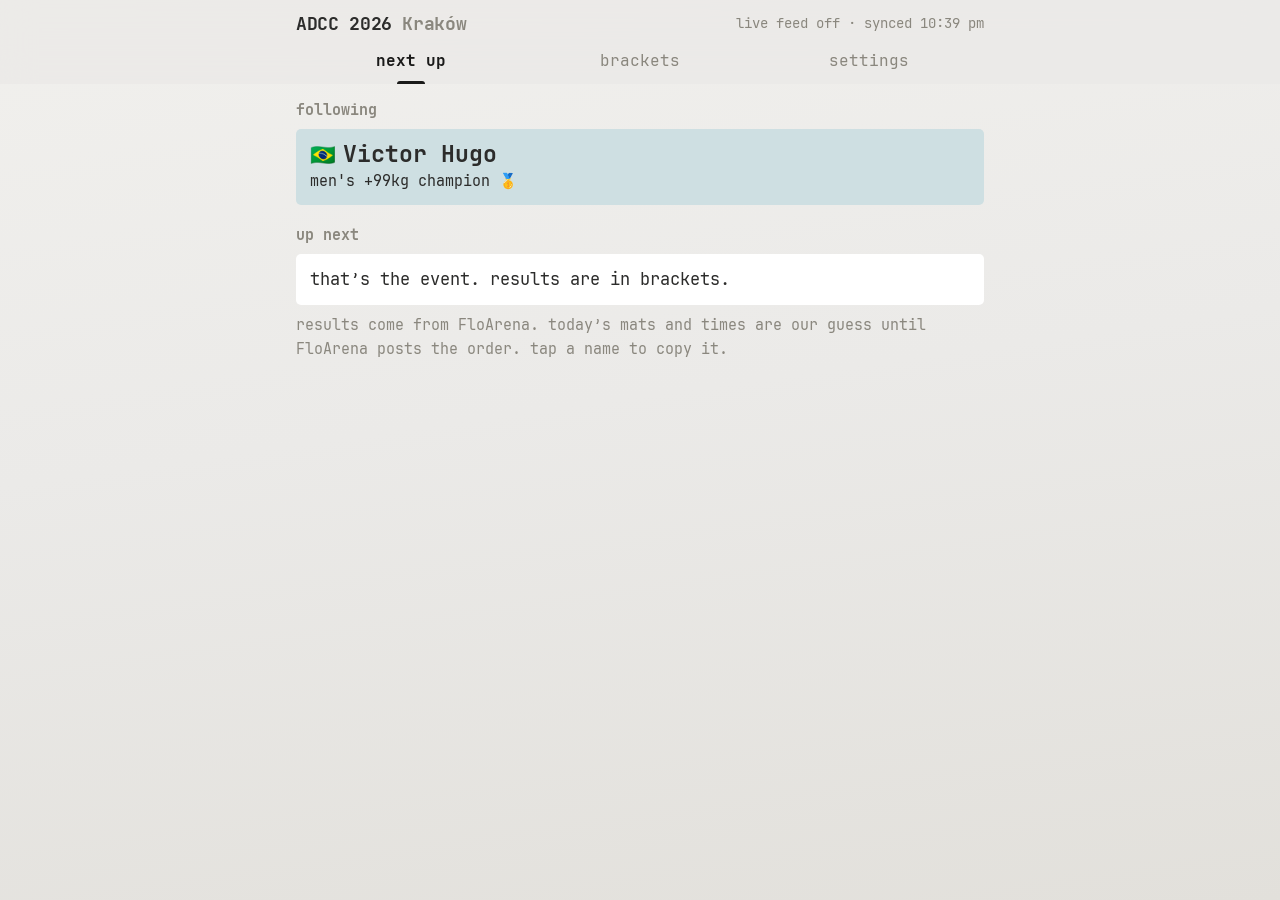
==== index.html @ d6159906 "Competition simulator: replay a finished event through fake versions of both feeds - scripts/sim/cor" ====
<!doctype html>
<html lang="en">
<head>
<meta charset="utf-8">
<title>ADCC 2026 — Kraków</title>
<meta name="viewport" content="width=device-width,initial-scale=1,viewport-fit=cover">
<meta name="apple-mobile-web-app-capable" content="yes">
<meta name="apple-mobile-web-app-status-bar-style" content="default">
<meta name="apple-mobile-web-app-title" content="ADCC">
<meta name="theme-color" content="#f1f0ed" media="(prefers-color-scheme: light)">
<meta name="theme-color" content="#343331" media="(prefers-color-scheme: dark)">
<meta http-equiv="Content-Security-Policy" content="default-src 'self'; script-src 'self' 'unsafe-inline'; style-src 'self' 'unsafe-inline'; font-src 'self'; img-src 'self' data:; connect-src 'self' https://floarena.firebaseio.com; object-src 'none'; base-uri 'self'; form-action 'none'; frame-src 'none'">
<script>try{var t=localStorage.getItem('bjjTracker.theme');if(t==='light'||t==='dark')document.documentElement.dataset.theme=t}catch(e){}</script>
<link rel="stylesheet" href="field-manual-theme/theme.css">
<style>
  /* App styles on top of field-manual-theme. Colour with meaning comes from the theme's
     category and cue tokens; everything else is tone and spacing (no borders, no shadows). */
  :root{ --follow:#1f6f7a; --win:var(--type-a); --lose:var(--text-muted); --live:var(--cue-warning); } /* follow: a teal lit per theme below; not the kit's type-c/d, which stay dark on charcoal */
  @media (prefers-color-scheme: dark){ :root:not([data-theme="light"]){ --follow:#62bccb; } }
  :root[data-theme="dark"]{ --follow:#62bccb; }
  /* Phone-first scale: the kit's defaults read small in the arena. Bump the root and the type tokens together. */
  html{font-size:17px}
  :root{ --fs-body:1rem; --fs-meta:.86rem; --fs-eyebrow:.8rem; --fs-card-title:1.05rem; }
  /* Dark cards sit too close to the ground tone; lift them (and the muted text on them). Both dark blocks, kept in sync. */
  @media (prefers-color-scheme: dark){ :root:not([data-theme="light"]){ --bg-card:#454340; --bg-card-hover:#504e4a; --chip-bg:#454340; --text-muted:#979289; } }
  :root[data-theme="dark"]{ --bg-card:#454340; --bg-card-hover:#504e4a; --chip-bg:#454340; --text-muted:#979289; }
  .chip{font-size:.88rem}
  .chip.small{padding:4px 10px;font-size:.78rem}
  .panel .chip{background:var(--accent-soft);color:var(--text-primary)}   /* a control on a card: visibly inset from the card tone */
  .panel .chip.active{background:var(--accent);color:var(--accent-contrast)}
  .panel .chip.warn{background:var(--cue-warning);color:var(--accent-contrast)}
  .container{max-width:720px}
  /* sticky header: title row + tabs. Tabs live up here so Safari's own bottom bar has the bottom to itself. */
  .top{position:sticky;top:0;z-index:200;padding-top:env(safe-area-inset-top);background:color-mix(in srgb, var(--bg-primary) 94%, transparent);backdrop-filter:blur(16px);-webkit-backdrop-filter:blur(16px)}
  .topbar{display:flex;align-items:center;gap:10px;padding-block:10px 0}
  .tabs{display:flex;padding-block:0;padding-bottom:0}
  .tab{position:relative;flex:1;background:none;border:0;padding:9px 4px 11px;font:inherit;font-size:.92rem;font-weight:500;color:var(--text-muted);cursor:pointer;-webkit-tap-highlight-color:transparent}
  .tab.active{color:var(--accent);font-weight:650}
  .tab.active::after{content:"";position:absolute;left:50%;bottom:0;transform:translateX(-50%);width:28px;height:3px;border-radius:3px 3px 0 0;background:var(--accent)}
  .tab:focus-visible{outline:2px solid var(--accent-soft);outline-offset:-2px}
  main.container{padding-top:12px;padding-bottom:calc(env(safe-area-inset-bottom) + 28px)}
  .topbar .title{font-family:var(--font-heading);font-weight:650;font-size:1.05rem;letter-spacing:-.02em;white-space:nowrap}
  .status{flex:1;min-width:0;font-size:var(--fs-eyebrow);color:var(--text-muted);text-align:right;white-space:nowrap;overflow:hidden;text-overflow:ellipsis}
  .status .bad{color:var(--cue-warning)}
  .bad-note{color:var(--cue-warning)}
  .status b{color:var(--live);font-weight:650}
  @media (max-width:480px){ .status .sync{display:none} }
  .section-title{font-size:var(--fs-meta);font-weight:600;color:var(--text-muted);margin:18px 0 8px}
  main > .section-title:first-child{margin-top:2px}
  .panel{background:var(--bg-card);border-radius:var(--radius-md);padding:12px 14px}
  .panel.quiet{color:var(--text-secondary);font-size:var(--fs-meta)}
  .stack{display:flex;flex-direction:column;gap:6px}
  .chip.warn{background:var(--cue-warning);color:var(--accent-contrast)}
  .chip:focus-visible{outline:2px solid var(--accent-soft);outline-offset:1px}
  .topline{display:flex;align-items:center;justify-content:space-between;gap:10px;flex-wrap:wrap;margin:4px 0 12px}
  .note{font-size:var(--fs-meta);color:var(--text-muted);margin-top:8px}
  .swipe-hint{margin:0 0 10px}
  .actions{display:flex;gap:8px;margin-top:10px;flex-wrap:wrap}
  /* followed athletes */
  .follow-card{display:flex;align-items:center;gap:12px}
  .big{font-family:var(--font-heading);font-size:1.35rem;font-weight:650;letter-spacing:-.02em;line-height:1.15}
  .sub{font-size:var(--fs-meta);color:var(--text-muted);margin-top:2px}
  /* queue rows */
  .row{display:grid;grid-template-columns:96px 1fr;gap:10px}
  .row.now{background:color-mix(in srgb, var(--cue-warning) 12%, var(--bg-card))}
  .t{font-family:var(--font-heading);font-weight:650;font-size:1.1rem;line-height:1.15;font-variant-numeric:tabular-nums}
  .t small{display:block;color:var(--text-muted);font-weight:400;font-size:var(--fs-eyebrow)}
  .meta{color:var(--text-muted);font-size:var(--fs-eyebrow);margin-bottom:2px;display:flex;align-items:center;gap:6px;flex-wrap:wrap}
  .vs{display:flex;flex-direction:column;gap:2px}
  .name{display:flex;align-items:center;gap:7px;color:var(--text-primary);font:inherit;font-size:var(--fs-body);padding:4px 0;background:none;border:0;text-align:left;width:100%;cursor:pointer;-webkit-tap-highlight-color:transparent;border-radius:var(--radius-sm)}
  .name:active{background:var(--bg-card-hover)}
  .name:focus-visible{outline:2px solid var(--accent-soft);outline-offset:1px}
  .name.tbd{color:var(--text-muted);font-style:italic;cursor:default}
  .name.win{color:var(--win);font-weight:600}
  .name.lose{color:var(--lose);text-decoration:line-through}
  .name.follow{font-weight:650}   /* the follow colour is the row/box tint, so a followed winner still reads green and a loser struck */
  .row.fol,.bx.fol,.panel.follow-card{background:color-mix(in srgb, var(--follow) 22%, var(--bg-card))}
  .row.fol .meta,.row.fol .t small,.panel.follow-card .sub,.bx.fol .meta .num{color:var(--text-primary)}   /* muted grey fails contrast on the tint */
  .row.fol.now{background:color-mix(in srgb, var(--cue-warning) 14%, color-mix(in srgb, var(--follow) 16%, var(--bg-card)))}
  .name .nm{overflow:hidden;text-overflow:ellipsis;white-space:nowrap}
  .flag{display:inline-block;width:1.25em;text-align:center;flex-shrink:0;font-size:1.05em;line-height:1}
  .big .flag{margin-right:.35em;font-size:.9em}
  .copy-name{background:none;border:0;padding:0;margin:0;font:inherit;color:inherit;cursor:pointer;-webkit-tap-highlight-color:transparent;border-radius:var(--radius-sm)}
  .copy-name:active{background:var(--bg-card-hover)}
  .mat .who-l{display:flex;align-items:center;gap:6px;min-width:0;background:none;border:0;padding:0;font:inherit;color:inherit;text-align:left;cursor:pointer;-webkit-tap-highlight-color:transparent}
  .mat .who .nm{overflow:hidden;text-overflow:ellipsis;white-space:nowrap}
  .seed{font-size:var(--fs-eyebrow);color:var(--text-muted);min-width:18px;text-align:right;font-variant-numeric:tabular-nums}
  .res{margin-left:auto;color:var(--text-secondary)}
  .cue{font-size:.68rem;padding:1px 7px;margin:0}
  .cue.live{background:var(--live)}
  /* live mats */
  .mats{display:grid;grid-template-columns:repeat(auto-fit,minmax(200px,1fr));gap:8px;margin-bottom:12px}
  .mat .hd{display:flex;justify-content:space-between;align-items:baseline;gap:8px;font-size:var(--fs-eyebrow);color:var(--text-muted);margin-bottom:6px}
  .mat .hd b{color:var(--text-primary);font-weight:600}
  .mat .clock{font-weight:650;color:var(--live);font-variant-numeric:tabular-nums}
  .mat .who{display:flex;justify-content:space-between;align-items:center;gap:8px;padding:2px 0;font-size:var(--fs-body)}
  .mat .who .sc{font-weight:650;font-variant-numeric:tabular-nums;min-width:22px;text-align:right}
  .mat .who.w{color:var(--win)} .mat .who.l{color:var(--lose)} .mat .who.follow{font-weight:650}
  .mat .ft{font-size:var(--fs-eyebrow);color:var(--text-muted);margin-top:4px}
  /* bracket: columns per round; connectors are the one place an edge is load-bearing */
  .chips{display:flex;gap:6px;overflow-x:auto;padding:2px 0 10px;scrollbar-width:none}
  .chips::-webkit-scrollbar{display:none}
  .chips .chip{flex:0 0 auto}
  .bwrap{overflow-x:auto;-webkit-overflow-scrolling:touch;padding-bottom:10px;margin:0 calc(-1*var(--spacing));padding-left:var(--spacing)}
  .bracket{display:flex;gap:26px;width:max-content;--pitch:92px;--gap:26px;padding-right:var(--spacing)}
  .col{width:250px;flex:0 0 auto}
  .col h3{font-size:var(--fs-eyebrow);font-weight:600;color:var(--text-muted);margin:0 0 8px;text-align:center}
  .slots{display:flex;flex-direction:column;height:calc(var(--n1)*var(--pitch))}
  .slot{flex:1;display:flex;align-items:center;position:relative}
  .slot.single{flex:none;height:var(--pitch)}
  .col+.col .slot::before{content:"";position:absolute;left:calc(-1*var(--gap));width:calc(var(--gap)/2);top:25%;height:50%;border:2px solid var(--hairline-strong);border-left:0;border-radius:0 3px 3px 0}
  .col+.col .slot::after{content:"";position:absolute;left:calc(var(--gap)/-2);width:calc(var(--gap)/2);top:50%;border-top:2px solid var(--hairline-strong)}
  .bx{background:var(--bg-card);border-radius:var(--radius-md);padding:4px 7px 5px;width:100%;position:relative;z-index:1}
  .bx .meta{font-size:.76rem;line-height:1.4;margin:0 0 1px 2px;min-height:15px;white-space:nowrap;display:flex;justify-content:space-between;gap:6px}
  .bx .meta .num{color:var(--text-muted)}
  .bx .meta .res{margin-left:auto;color:var(--text-primary);font-weight:600;overflow:hidden;text-overflow:ellipsis}
  .bx .meta span.res:not(:empty){color:var(--text-secondary);font-weight:500}   /* a projected time is quieter than a result */
  .bx .meta a.res{color:var(--text-primary);font-weight:600}
  .bx .meta a.res{text-decoration:underline;text-decoration-color:var(--text-muted);text-underline-offset:3px}
  .bx .name{font-size:.94rem;line-height:1.35;padding:2px 0;gap:5px}
  .bx .seed{min-width:16px;font-size:.7rem}
  /* settings */
  label{display:block;margin:12px 0 5px;color:var(--text-muted);font-size:var(--fs-meta)}
  .fields{display:grid;grid-template-columns:1fr 120px;gap:10px 12px;align-items:center}
  .fields label{margin:0}
  .fields .field{text-align:right}
  .field{width:100%;background:var(--bg-primary);border:0;color:var(--text-primary);border-radius:var(--radius-pill);padding:10px 12px;font:inherit;font-size:var(--fs-body);outline:none}
  .field:focus{box-shadow:0 0 0 2px var(--accent-soft)}
  .toast{position:fixed;bottom:calc(env(safe-area-inset-bottom) + 18px);left:50%;transform:translateX(-50%);background:var(--accent);color:var(--accent-contrast);padding:8px 14px;border-radius:var(--radius-pill);font-size:var(--fs-meta);opacity:0;transition:opacity .2s;pointer-events:none;z-index:300}
  .toast.show{opacity:1}
  @media (prefers-reduced-motion:reduce){.toast,.chip,.icon-btn{transition:none}}
</style>
</head>
<body>
<header class="top">
  <div class="container topbar">
    <div class="title">ADCC 2026 <span class="muted">Kraków</span></div>
    <div class="status" id="status"></div>
  </div>
  <nav class="container tabs" aria-label="sections">
    <button class="tab active" data-tab="next" type="button">next up</button>
    <button class="tab" data-tab="brackets" type="button">brackets</button>
    <button class="tab" data-tab="settings" type="button">settings</button>
  </nav>
</header>
<main id="main" class="container"><div class="panel">loading bracket…</div></main>
<div class="toast" id="toast"></div>
<script src="field-manual-theme/theme.js" data-key="bjjTracker.theme"></script>

<script id="app">
// ---------- sources ----------
// Bracket + results: data/results.json, written by scripts/sync.mjs from FloArena's bout endpoints
// (a GitHub Actions cron reruns it every few minutes). Live mats: FloArena's public Firebase feed,
// polled straight from the browser. Both are read-only; nothing is entered by hand.
const EVENT='52703b65-bade-46e2-9ce2-399dd32d93e4';
// Simulation (scripts/sim/server.mjs): only with ?sim AND only when the page is served from this machine or a
// private-network address. On the public site the parameter does nothing. Both sim feeds are same-origin paths,
// never a URL taken from the query string.
const SIM = new URLSearchParams(location.search).has('sim') &&
  /^(localhost|127\.0\.0\.1|\[::1\]|10\.\d+\.\d+\.\d+|192\.168\.\d+\.\d+|172\.(1[6-9]|2\d|3[01])\.\d+\.\d+|[a-z0-9-]+\.local)$/i.test(location.hostname);
const DATA_URL = SIM ? 'sim/results.json' : 'data/results.json';
const LIVE_URL = SIM ? 'sim/mats.json' : `https://floarena.firebaseio.com/${EVENT}/mats.json`;
// a simulation runs many event-seconds per wall second; every projected duration is divided by this
const simSpeed = () => (SIM && DATA && DATA.sim && DATA.sim.speed > 0) ? DATA.sim.speed : 1;
const ROUND_LABEL={R32:'round of 32',R16:'round of 16',QF:'quarterfinal',SF:'semifinal',F:'final','3':'3rd place'};
const ROUND_HEAD={R32:'round of 32',R16:'round of 16',QF:'quarterfinals',SF:'semifinals',F:'final','3':'3rd place'};
const rl=r=>ROUND_LABEL[r]||r;

let DATA=null;            // parsed results.json
let LIVE={};              // boutNumber -> live mat entry
let liveState='off';      // 'ok' | 'bad' | 'off'
let dataErr=null, lastLive=0;
const quiet=()=>tab==='settings'&&DATA; // don't re-render under the user's fingers on Settings

// Schedule blocks: the assumed order each day runs in, used only until FloArena publishes its own. `kind` matches results.json divisions.
const DEFAULT_BLOCKS = [
  {id:'m-R16', label:"men round of 16",   kind:'pro', sex:'m', round:'R16', day:1},
  {id:'w-QF',  label:"women quarterfinals",  kind:'pro', sex:'w', round:'QF',  day:1},
  {id:'m-QF',  label:"men quarterfinals",    kind:'pro', sex:'m', round:'QF',  day:1},
  {id:'m-SF',  label:"men semifinals",    kind:'pro', sex:'m', round:'SF',  day:2},
  {id:'w-SF',  label:"women semifinals",  kind:'pro', sex:'w', round:'SF',  day:2},
  {id:'abs-R16',label:"absolute round of 16",kind:'abs', round:'R16', day:2},
  {id:'abs-QF',label:"absolute quarterfinals",kind:'abs', round:'QF',  day:2},
  {id:'w-3',   label:"women 3rd", kind:'pro', sex:'w', round:'3',   day:2},
  {id:'m-3',   label:"men 3rd",   kind:'pro', sex:'m', round:'3',   day:2},
  {id:'abs-SF',label:"absolute semifinals",kind:'abs', round:'SF',  day:2},
  {id:'w-F',   label:"women final",   kind:'pro', sex:'w', round:'F',   day:2},
  {id:'m-F',   label:"men final",     kind:'pro', sex:'m', round:'F',   day:2},
  {id:'abs-3', label:"absolute 3rd",kind:'abs', round:'3',  day:2},
  {id:'abs-F', label:"absolute final",kind:'abs', round:'F',   day:2},
  {id:'sf-F',  label:"super fights",kind:'sf', round:'F',  day:2},
];

const DEFAULT = {
  follow:['Felipe Costa','Victor Hugo'],
  // projection defaults (no UI: the live feed and Flo's published order override them as the day runs)
  mats:3, start1:'11:00', start2:'11:00',
  breakUntil:'',                   // 'HH:MM' local: an intermission the feeds can't know about; ignored once past or once a bout is live
  dur:{R32:12, R16:12, QF:20, SF:20, '3':20, F:30},
  bracketDiv:null,                 // division shown on the Brackets tab
  v:9,
};
let S = JSON.parse(JSON.stringify(DEFAULT));
let tab='next';

// ---------- persistence (local to this browser) ----------
const store = { get:k=>{ try{ return localStorage.getItem(k); }catch(e){ return null; } }, set:(k,v)=>{ try{ localStorage.setItem(k,v); }catch(e){} } };
function loadState(){
  try{ const v=store.get('adcc26'); if(v){ const o=JSON.parse(v); S=Object.assign({},DEFAULT,o); S.dur=Object.assign({},DEFAULT.dur,o.dur||{}); } }catch(e){}
  if((S.v||0)<9){ // results used to be baked into the page; they now come from FloArena
    delete S.winners; delete S.third;
    S.v=9; save();
  }
  delete S.anchor; delete S.taps; delete S.blocks; delete S.day;
}
let saveT;
function save(){ clearTimeout(saveT); saveT=setTimeout(()=>store.set('adcc26', JSON.stringify(S)),150); }

// ---------- data fetching ----------
async function loadData(){
  try{ const r=await fetch(DATA_URL+'?t='+Date.now(),{cache:'no-store'}); if(!r.ok) throw new Error('HTTP '+r.status); DATA=await r.json(); dataErr=null; }
  catch(e){ dataErr=e; }
  if(quiet()) renderStatus(); else render();
}
async function loadLive(){
  try{ const r=await fetch(LIVE_URL,{cache:'no-store'}); if(!r.ok) throw new Error('HTTP '+r.status); const j=await r.json();
    const next={};
    for(const k in (j||{})){ const v=j[k]; if(!v||!v.matName||!v.boutNumber) continue;
      if(isTestBout(v.division, v.weight, [v.redFirstName,v.blueFirstName], v.boutNumber)) continue;   // the arena crew's test bouts
      next[String(v.boutNumber)]={ n:String(v.boutNumber), mat:v.matName, matIdx:(parseInt(String(v.matName).replace(/\D/g,''),10)||1)-1,
        red:{name:`${v.redFirstName||''} ${v.redLastName||''}`.trim(), seed:v.redSeed, team:v.redTeamName||'', score:v.redScore??0, pen:v.redPenalties??0},
        blue:{name:`${v.blueFirstName||''} ${v.blueLastName||''}`.trim(), seed:v.blueSeed, team:v.blueTeamName||'', score:v.blueScore??0, pen:v.bluePenalties??0},
        clock:v.clock||'', period:v.period||'', over:!!v.isMatchOver, winner:v.winner==='red'?0:v.winner==='blue'?1:null,
        winType:v.winType||null, finalScore:v.finalScore||null, updated:v.updated||0, weight:v.weight||'', round:v.round||'' }; }
    LIVE=next; liveState='ok'; lastLive=Date.now();
  }catch(e){ liveState = liveState==='ok' ? 'bad' : 'off'; }
  if(quiet()) renderStatus(); else render();
}

// FloArena runs a "Test" division (weight "106", "Test Wrestler N", bout numbers 9001+) through the live systems
// before a day starts. Same rule as sync.mjs's isTestBout; change both together.
function isTestBout(division, weight, names, boutNumber){
  if(/\btest\b/i.test(String(division||''))) return true;
  if(String(weight||'').replace(/kg/i,'').trim()==='106') return true;
  if((names||[]).some(x=>/^test\b/i.test(String(x||'').trim()))) return true;
  if(Number(boutNumber)>=9000) return true;
  return false;
}
// ---------- bracket engine ----------
function divs(){ return DATA?DATA.divs:[]; }
function rounds(div){ return div.rounds.map(r=>r.name); }
function boutAt(div,rName,m){ if(rName==='3') return div.third; const r=div.rounds.find(r=>r.name===rName); return r?r.bouts[m]:null; }
function keyOf(div,rName,m){ return `${div.id}|${rName}|${m}`; }
function liveFor(b){ return b&&b.n ? LIVE[String(b.n)] : null; }
// winner of a bout: FloArena's result, else the live mat feed. Returns {w, src} or null.
function winnerInfo(div,rName,m){
  const b=boutAt(div,rName,m); if(!b) return null;
  if(b.w!==null&&b.w!==undefined) return {w:b.w, src:'flo'};
  if(b.decided) return {w:-1, src:'flo'};   // decided with no winner (double DQ); -1 marks both as out
  const l=liveFor(b); if(l&&l.over&&l.winner!==null) return {w:l.winner, src:'live'};
  return null;
}
function winnerOf(div,rName,m){ const i=winnerInfo(div,rName,m); return i?i.w:null; }
// participant in slot s of bout m: FloArena's listed athlete, else propagated from the previous round
function slot(div,rName,m,s){
  const b=boutAt(div,rName,m); const p=b?(s?b.b:b.a):null; if(p&&p.name) return p;
  const rn=rounds(div);
  if(rName==='3'){ const sf=rn[rn.length-2]; const w=winnerOf(div,sf,s); if(w===null||w<0) return {tbd:true,label:`${rl(sf)} ${s+1} loser`}; return slot(div,sf,s,1-w); }
  const ri=rn.indexOf(rName); if(ri<=0) return {tbd:true,label:'TBD'};
  const prev=rn[ri-1], pm=m*2+s, w=winnerOf(div,prev,pm);
  if(w===null) return {tbd:true,label:`${rl(prev)} ${pm+1} winner`};
  if(w<0) return {tbd:true,label:`${rl(prev)} ${pm+1} · no winner`};
  return slot(div,prev,pm,w);
}
function matchObj(div,rName,m){
  const b=boutAt(div,rName,m); const wi=winnerInfo(div,rName,m);
  return {div,rName,m,key:keyOf(div,rName,m),bout:b,a:slot(div,rName,m,0),b:slot(div,rName,m,1),w:wi?wi.w:null,src:wi?wi.src:null,live:liveFor(b)};
}
function allMatches(block){
  const out=[];
  for(const div of divs()){
    if(div.kind!==block.kind) continue; if(block.sex&&div.sex!==block.sex) continue;
    if(block.round==='3'){ if(div.third) out.push(matchObj(div,'3',0)); continue; }
    const r=div.rounds.find(r=>r.name===block.round); if(!r) continue;
    for(let m=0;m<r.bouts.length;m++) out.push(matchObj(div,block.round,m));
  }
  return out;
}
// ---------- schedule engine ----------
function localDate(){ const d=new Date(); return `${d.getFullYear()}-${String(d.getMonth()+1).padStart(2,'0')}-${String(d.getDate()).padStart(2,'0')}`; }
const DAY_DATES={1:'2026-09-12',2:'2026-09-13'};
function dayStart(d){ const t=(d===1?S.start1:S.start2).split(':'); const [y,mo,da]=DAY_DATES[d].split('-').map(Number); return new Date(y,mo-1,da,+t[0]||11,+t[1]||0,0,0); }
function blocks(){ return DEFAULT_BLOCKS; }
function breakEnd(){ const m=String(S.breakUntil||'').match(/^(\d{1,2}):(\d{2})$/); if(!m) return null; const d=new Date(); d.setHours(+m[1],+m[2],0,0); return d.getTime()>Date.now()?d:null; }
function clockSecs(c){ const m=String(c||'').match(/(\d+):(\d+)/); return m? (+m[1])*60+(+m[2]) : 0; }
function liveInProgress(){ const cut=Date.now()-3*3600e3; return Object.values(LIVE).filter(l=>!l.over&&l.updated>cut).sort((a,b)=>a.matIdx-b.matIdx); }
function queue(){
  const full=[];
  for(const b of blocks()) for(const mo of allMatches(b)) full.push(mo);   // both days, in running order; decided bouts drop out below
  const inProg=liveInProgress();
  // the projection starts at the day-start of the first bout still to be fought, never in the past
  const firstOpen=full.find(mo=>mo.w===null); const d=firstOpen?(blocks().find(b=>b.kind===firstOpen.div.kind&&(!b.sex||b.sex===firstOpen.div.sex)&&b.round===firstOpen.rName)||{}).day||2:2;
  let startAt=dayStart(d), from=0, mode='schedule';
  // the live feed anchors the projection: the earliest in-progress bout in the list is "now"; otherwise the day's start, never in the past
  const liveIdx=full.map((mo,i)=>inProg.some(l=>mo.bout&&l.n===String(mo.bout.n))?i:-1).filter(i=>i>=0);
  if(liveIdx.length){ from=Math.min(...liveIdx); startAt=new Date(); mode='live'; }
  else {
    if(Date.now()>startAt.getTime()) startAt=new Date();
    const br=breakEnd(); if(br&&br.getTime()>startAt.getTime()){ startAt=br; mode='break'; }
  }
  // FloArena's published per-mat order, when it exists, beats the block-order guess.
  // Match by bout number against every bout in the bracket, not just today's blocks (the day tags are a guess).
  const byN=new Map();
  for(const div of divs()){
    for(const r of div.rounds) r.bouts.forEach((b,m)=>{ if(b.n) byN.set(String(b.n), matchObj(div,r.name,m)); });
    if(div.third&&div.third.n) byN.set(String(div.third.n), matchObj(div,'3',0));
  }
  const matIdx=name=>(parseInt(String(name||'').replace(/\D/g,''),10)||1)-1;
  const upMats=(DATA.mats||[]).map(m=>({idx:matIdx(m.name), list:(m.upcoming||[]).map(u=>byN.get(String(u.n))).filter(Boolean)})).filter(m=>m.list.length);
  // entries listed before a live in-progress bout on that mat are treated as already run
  for(const m of upMats){ const cut=m.list.findIndex(mo=>mo.live&&!mo.live.over&&inProg.includes(mo.live)); if(cut>0) m.list=m.list.slice(cut); }
  const floOrder=upMats.length>0;
  const nMats=Math.max(1,S.mats|0, ...inProg.map(l=>l.matIdx+1), ...upMats.map(m=>m.idx+1));
  const mats=Array.from({length:nMats},()=>startAt.getTime());
  for(const l of inProg) mats[l.matIdx]=Date.now()+(Math.min(clockSecs(l.clock),20*60)+120)*1000/simSpeed(); // remaining time + changeover
  // mats in use: the ones FloArena lists bouts for plus any with a live bout; otherwise every mat up to the configured count (or a live bout's mat)
  const active = floOrder ? [...new Set([...upMats.map(m=>m.idx), ...inProg.map(l=>l.matIdx)])].sort((a,b)=>a-b) : mats.map((_,k)=>k);
  const out=[], placed=new Set();
  // ADCC pauses ~30 min after the last semifinal before the 3rd-place bouts (Lee, Sept 13). Applied once, at the
  // first 3rd-place bout placed after a semifinal in this projection; every mat waits for the latest one to finish.
  // anything Flo says beats the assumption: a live 3rd-place/final bout, or a recorded 3rd-place result, means no gap
  let sawEarlier=false, gapDone = inProg.some(l=>/3rd|final/i.test(l.round||'')) || divs().some(d=>d.third&&d.third.w!==null&&d.third.w!==undefined);
  const INTERMISSION=30*60000/simSpeed();
  const gapBefore=mo=>{ if(mo.rName==='3'&&sawEarlier&&!gapDone){ const t=Math.max(...mats)+INTERMISSION; for(let k=0;k<mats.length;k++) mats[k]=t; gapDone=true; } if(mo.rName!=='3'&&mo.rName!=='F') sawEarlier=true; };
  const place=(mo,mi)=>{ gapBefore(mo); if(mo.rName==='3'&&gapDone) { mi=active[0]; for(const k of active) if(mats[k]<mats[mi]) mi=k; } mo.at=new Date(mats[mi]); mo.mat=mi+1; mats[mi]+=(S.dur[mo.rName]||12)*60000/simSpeed(); out.push(mo); placed.add(mo.key); };
  const onMat=mo=>{ const l=mo.live; if(l&&!l.over&&inProg.includes(l)){ if(mo.rName!=='3'&&mo.rName!=='F') sawEarlier=true; mo.at=new Date(); mo.mat=l.matIdx+1; mo.onMat=true; out.push(mo); placed.add(mo.key); return true; } return false; };
  for(const m of upMats) for(const mo of m.list){ if(placed.has(mo.key)||onMat(mo)||mo.w!==null) continue; place(mo,m.idx); }
  for(let i=from;i<full.length;i++){
    const mo=full[i]; if(placed.has(mo.key)||onMat(mo)||mo.w!==null) continue;
    let mi=active[0]; for(const k of active) if(mats[k]<mats[mi]) mi=k;
    place(mo,mi);
  }
  out.sort((a,b)=>a.at-b.at||a.mat-b.mat);
  return {list:out, mode, floOrder, matCount:active.length};
}
// FloArena's "team" is the country at ADCC. Flags are emoji (regional-indicator pairs), so no images.
const ISO={brazil:'BR',usa:'US','united states':'US','united states of america':'US',australia:'AU',poland:'PL',russia:'RU','united kingdom':'GB','great britain':'GB',uk:'GB',england:'gb-eng',scotland:'gb-sct',wales:'gb-wls','northern ireland':'GB',ireland:'IE','south africa':'ZA',canada:'CA',spain:'ES',sweden:'SE',norway:'NO',japan:'JP','new zealand':'NZ',finland:'FI',uruguay:'UY',ghana:'GH',iran:'IR',peru:'PE',morocco:'MA',kazakhstan:'KZ',turkey:'TR',türkiye:'TR',barbados:'BB',germany:'DE',france:'FR',italy:'IT',portugal:'PT',netherlands:'NL',belgium:'BE',switzerland:'CH',austria:'AT',denmark:'DK',iceland:'IS',mexico:'MX',argentina:'AR',chile:'CL',colombia:'CO',venezuela:'VE',ecuador:'EC',paraguay:'PY',bolivia:'BO',cuba:'CU','puerto rico':'PR','dominican republic':'DO','costa rica':'CR',panama:'PA',guatemala:'GT','south korea':'KR',korea:'KR',china:'CN',taiwan:'TW',philippines:'PH',thailand:'TH',vietnam:'VN',indonesia:'ID',malaysia:'MY',singapore:'SG',india:'IN',pakistan:'PK',mongolia:'MN',georgia:'GE',armenia:'AM',azerbaijan:'AZ',ukraine:'UA',belarus:'BY',lithuania:'LT',latvia:'LV',estonia:'EE','czech republic':'CZ',czechia:'CZ',slovakia:'SK',hungary:'HU',romania:'RO',bulgaria:'BG',serbia:'RS',croatia:'HR',slovenia:'SI','bosnia and herzegovina':'BA',greece:'GR',israel:'IL',egypt:'EG',nigeria:'NG',kenya:'KE',uae:'AE','united arab emirates':'AE','saudi arabia':'SA',qatar:'QA',bahrain:'BH',kuwait:'KW',jordan:'JO',lebanon:'LB',kyrgyzstan:'KG',uzbekistan:'UZ',tajikistan:'TJ',moldova:'MD','hong kong':'HK',jamaica:'JM','trinidad and tobago':'TT',bahamas:'BS',luxembourg:'LU',malta:'MT',cyprus:'CY',tunisia:'TN',algeria:'DZ',angola:'AO',mozambique:'MZ'};
const SUBFLAG={'gb-eng':'\u{1F3F4}\u{E0067}\u{E0062}\u{E0065}\u{E006E}\u{E0067}\u{E007F}','gb-sct':'\u{1F3F4}\u{E0067}\u{E0062}\u{E0073}\u{E0063}\u{E0074}\u{E007F}','gb-wls':'\u{1F3F4}\u{E0067}\u{E0062}\u{E0077}\u{E006C}\u{E0073}\u{E007F}'};
function flag(team){ const k=String(team||'').trim().toLowerCase(); const c=ISO[k]; if(!c) return ''; if(SUBFLAG[c]) return SUBFLAG[c]; return String.fromCodePoint(...[...c].map(ch=>0x1F1E6+ch.charCodeAt(0)-65)); }
function flagHtml(team){ const f=flag(team); return f?`<span class="flag" title="${esc(team)}">${f}</span>`:`<span class="flag"></span>`; }
// a follow entry matches a fighter's name or their country (either way, partial and case-insensitive)
function isFollow(p){ if(!p||!p.name) return false; const n=p.name.toLowerCase(), t=String(p.team||'').toLowerCase(); return S.follow.some(f=>{ const q=f&&f.toLowerCase(); return q&&(n.includes(q)||(t&&(t===q||t.includes(q)))); }); }
function fmt(dt){ return dt.toLocaleTimeString([], {hour:'numeric',minute:'2-digit'}).toLowerCase(); }
function rel(dt){ const m=Math.round((dt-Date.now())/60000); if(m<=0) return 'now'; if(m<60) return `in ${m} min`; return `in ${Math.floor(m/60)}h ${m%60}m`; }
function ago(ts){ const m=Math.round((Date.now()-ts)/60000); if(m<1) return 'just now'; if(m<60) return `${m} min ago`; return `${Math.floor(m/60)}h ${m%60}m ago`; }

// ---------- rendering ----------
const $=s=>document.querySelector(s);
function esc(s){ return String(s??'').replace(/[&<>"]/g,c=>({'&':'&amp;','<':'&lt;','>':'&gt;','"':'&quot;'}[c])); }
function pName(p,mo,s,opts={}){
  if(p.tbd) return `<span class="name tbd">${esc(p.label)}</span>`;
  const c=['name', isFollow(p)?'follow':'', mo.w===s?'win':'', (mo.w!==null&&mo.w!==s)?'lose':''].join(' ');
  const seed='';   // seeds stay in the data but read as scores on screen
  return `<button type="button" class="${c}" data-copy="${esc(p.name)}" title="copy name">${flagHtml(p.team)}${seed}<span class="nm">${esc(p.name)}</span></button>`;
}
// "SUB" + "6-0 6:53" -> "submission 6:53"; "SCORE" + "5-0 15:00 TB1" -> "5-0 points · overtime"; "REF" -> "ref decision"
function fmtResult(winType,result){
  const r=String(result||''); const score=(r.match(/^(\d+-\d+)/)||[])[1]; const time=(r.match(/(\d+:\d+)/)||[])[1]; const ot=/TB|OT/i.test(r)?' · overtime':'';
  const t=String(winType||'').toUpperCase();
  if(t==='SUB') return `submission${time?' '+time:''}${ot}`;
  if(t==='SCORE'||t==='PTS'||t==='DEC') return `${score?score+' points':'on points'}${ot}`;
  if(t==='REF') return `ref decision${ot}`;
  if(t==='DQ') return 'disqualified';
  if(t==='INJ'||t==='MED') return 'injury';
  if(t==='WO'||t==='FF') return 'walkover';
  return [t.toLowerCase(),r].filter(Boolean).join(' ');
}
function resultPill(mo){
  const b=mo.bout;
  if(mo.src==='flo'&&b) return `<span class="res">${esc(fmtResult(b.winType,b.result))}</span>`;
  if(mo.src==='live'&&mo.live) return `<span class="res">${esc(fmtResult(mo.live.winType,mo.live.finalScore))} · live</span>`;
  return '';
}
function renderMats(){
  const ms=liveInProgress();   // finished bouts leave the mats; their result lives in the bracket
  if(!ms.length) return '';
  let h=`<h2 class="section-title">on the mats <span style="font-weight:400">· FloArena live</span></h2><div class="mats">`;
  for(const l of ms){
    const who=(p,i)=>`<div class="who ${isFollow(p)?'follow':''}"><button type="button" class="who-l" data-copy="${esc(p.name)}" title="copy name">${flagHtml(p.team)}<span class="nm">${esc(p.name)}</span></button><span class="sc">${p.score}${p.pen?`<small class="muted"> p${p.pen}</small>`:''}</span></div>`;
    h+=`<div class="panel mat"><div class="hd"><span><b>${esc(String(l.mat).toLowerCase())}</b> · ${esc(l.weight)}${l.weight&&!/kg|abs/i.test(l.weight)?'kg':''} ${esc(l.round)} · #${esc(l.n)}</span><span class="clock">${esc(l.clock)}${l.period&&l.period!=='1'?' '+esc(l.period):''}</span></div>${who(l.red,0)}${who(l.blue,1)}<div class="ft"><span class="cue live">live</span> updated ${ago(l.updated)}</div></div>`;
  }
  return h+`</div>`;
}
function renderNext(){
  const {list:q,mode,floOrder,matCount:matsInUse}=queue();
  // the event is done when nothing is left to fight anywhere
  const dayDone=!q.length && blocks().some(b=>allMatches(b).length) && blocks().every(b=>allMatches(b).every(mo=>mo.w!==null));
  let h=dayDone?'':`<div class="topline"><span class="note" style="margin:0">${matsInUse} mat${matsInUse===1?'':'s'}${floOrder?'':' (a guess)'} · times are estimates${mode==='live'?' · following the live feed':mode==='break'?' · break until '+fmt(breakEnd()):''}${floOrder?' · order from FloArena':''}</span></div>`;
  h+=renderMats();
  const fl=S.follow.filter(Boolean);
  const cards=[]; const seen=new Set();
  for(const f of fl){
    const q_=f.toLowerCase(); const hit=x=>x&&x.name&&(x.name.toLowerCase().includes(q_)||String(x.team||'').toLowerCase().includes(q_));
    const mine=q.filter(x=>hit(x.a)||hit(x.b));
    if(mine.length){
      for(const mo of mine){ const me=hit(mo.a)?mo.a:mo.b, opp=me===mo.a?mo.b:mo.a; if(seen.has(me.name)) continue; seen.add(me.name);
        const when=mo.onMat?`on mat ${mo.mat} now`:`${fmt(mo.at)} · ${rel(mo.at)} · mat ${mo.mat}`;
        cards.push({at:mo.at,html:`<div class="panel follow-card"><div><div class="big"><button type="button" class="copy-name" data-copy="${esc(me.name)}" title="copy name">${flagHtml(me.team)}${esc(me.name)}</button></div><div class="sub">${when} · ${esc(mo.div.name)} ${rl(mo.rName)} · vs ${opp.tbd?esc(opp.label):esc(opp.name)}</div></div></div>`}); }
    } else {
      // still alive somewhere (e.g. tomorrow, or a division with no bouts yet)? champion? otherwise eliminated: no card
      let status='no match in today’s queue', out=false, champ=false;   // eliminated fighters get a neutral 'no scheduled matches' card, never their loss
      for(const div of divs()) for(const r of div.rounds) for(let m=0;m<r.bouts.length;m++){ const mo=matchObj(div,r.name,m);
        if(mo.w!==null&&mo.w>=0){ const l=mo.w===0?mo.b:mo.a; if(hit(l)) out=true; } }
      for(const div of divs()){ const rn=rounds(div); const w=winnerOf(div,rn[rn.length-1],0); if(w!==null&&w>=0&&hit(slot(div,rn[rn.length-1],0,w))){ champ=true; status=`${esc(div.name)} champion 🥇`; } }
      const alive=divs().some(div=>div.rounds.some(r=>r.bouts.some((b,m)=>winnerOf(div,r.name,m)===null&&(hit(b.a)||hit(b.b)))));
      if(out&&!alive&&!champ) status='no scheduled matches';
      if(dayDone&&!champ) continue;   // a finished day: don't say "no match in today's queue"
      // the card names the fighter as the bracket does (flag, canonical spelling, copyable); a country entry gets its flag
      let who=null; for(const div of divs()){ for(const r of div.rounds) for(const b of r.bouts) for(const p of [b.a,b.b]) if(!who&&p&&p.name&&p.name.toLowerCase().includes(q_)) who=p; }
      const title=who?`<button type="button" class="copy-name" data-copy="${esc(who.name)}" title="copy name">${flagHtml(who.team)}${esc(who.name)}</button>`:`${flag(f)?flagHtml(f):''}${esc(f)}`;
      cards.push({at:new Date(8.64e15),html:`<div class="panel follow-card"><div><div class="big">${title}</div><div class="sub">${status}</div></div></div>`});
    }
  }
  cards.sort((x,y)=>x.at-y.at);
  if(cards.length) h+=`<h2 class="section-title">following</h2><div class="stack">${cards.map(c=>c.html).join('')}</div>`;
  h+=`<h2 class="section-title">up next</h2>`;
  if(dayDone) h+=`<div class="panel">that’s the event. results are in brackets.</div>`;
  else if(!q.length) h+=`<div class="panel">nothing in the queue yet.</div>`;
  else h+=`<div class="stack">`;
  if(!dayDone && q.length && liveState==='ok' && !liveInProgress().length) h+=`<div class="panel quiet">${mode==='break'?`break until ${fmt(breakEnd())}. the times below are projected from then.`:'nothing on the mats right now. the times below are projected.'}</div>`;
  // bouts where neither name is known yet collapse into one line at the point where they start
  const unknown=q.filter(mo=>mo.a.tbd&&mo.b.tbd); const firstUnknown=unknown[0];
  q.slice(0,48).forEach(mo=>{
    if(mo.onMat) return;   // it's in the "on the mats" cards above; no second row
    if(mo.a.tbd&&mo.b.tbd){
      if(mo===firstUnknown){ const rs=[...new Set(unknown.map(x=>rl(x.rName)))].join(', ');
        h+=`<div class="panel quiet">${unknown.length} more from ${fmt(mo.at)}: ${esc(rs)}. names once the earlier rounds are done.</div>`; }
      return; }
    const fol=isFollow(mo.a)||isFollow(mo.b);
    h+=`<div class="panel row ${mo.onMat?'now':''} ${fol?'fol':''}"><div class="t">${mo.onMat?'now':fmt(mo.at)}<small>mat ${mo.mat}</small></div>
      <div><div class="meta">${esc(mo.div.name)} ${ROUND_LABEL[mo.rName]||mo.rName} ${mo.onMat?`<span class="cue live">on the mat · ${esc(mo.live.clock)}</span>`:''}</div>
      <div class="vs">${pName(mo.a,mo,0,{seed:false})}${pName(mo.b,mo,1,{seed:false})}</div></div></div>`;
  });
  if(q.length) h+=`</div>`;
  h+=`<div class="note">${floOrder?'results and the running order come from FloArena. ':'results come from FloArena. today’s mats and times are our guess until FloArena posts the order. '}tap a name to copy it.</div>`;
  return h;
}
function currentDiv(){
  const ds=divs(); if(!ds.length) return null;
  return ds.find(x=>x.id===S.bracketDiv) || ds.find(d=>d.rounds.some(r=>r.bouts.some(b=>isFollow(b.a)||isFollow(b.b)))) || ds[0];
}
// a slot is "backfilled" when its fighter is not the winner of the bout that feeds it (e.g. reinstated after a double DQ)
function backfilled(mo,s_){   // returns '' or a label like 'replacement after #39'
  if(mo.rName==='3') return ''; const rn=rounds(mo.div); const ri=rn.indexOf(mo.rName); if(ri<=0) return '';
  const p=s_?mo.b:mo.a; if(!p||p.tbd) return '';
  const prev=boutAt(mo.div,rn[ri-1],mo.m*2+s_); if(!prev||!prev.decided) return '';
  const win=prev.w===0?prev.a:prev.w===1?prev.b:null;
  if(win&&win.name===p.name) return '';
  if(!win) return `${p.name} in after the ${prev.n?'#'+prev.n+' ':''}${String(prev.winType||'').toUpperCase()==='DQ'?'disqualification':'no-winner bout'}`;
  return `${p.name} in for ${win.name}`;
}
// the feed's video URL is untrusted input: only https links on flograppling.com become hrefs
function safeVideo(u){ return typeof u==='string' && /^https:\/\/([a-z0-9-]+\.)*flograppling\.com\//i.test(u) ? u : null; }
let PROJ=new Map();   // key -> queued match, for the bracket's unfought boxes
let bracketFresh=false; // set when the division changes: open on the first unfought round, chip in view
function box(mo){
  const b=mo.bout||{};
  let res='';
  const pj=PROJ.get(mo.key); if(pj&&mo.w===null&&!(mo.live&&!mo.live.over)) res=pj.onMat?`on mat ${pj.mat}`:`${fmt(pj.at)} · mat ${pj.mat}`;
  if(mo.src==='flo'&&(b.winType||b.result)) res=fmtResult(b.winType,b.result)+(mo.w<0?' · no winner':'');
  else if(mo.src==='live'&&mo.live) res=fmtResult(mo.live.winType,mo.live.finalScore)+' · live';
  const live=mo.live&&!mo.live.over;
  const vid = safeVideo(b.video);
  const resHtml = res && vid ? `<a class="res vid" href="${esc(vid)}" target="_blank" rel="noopener" title="watch on FloGrappling">${esc(res)} ↗</a>` : `<span class="res">${esc(res)}</span>`;
  const bf=backfilled(mo,0)||backfilled(mo,1);
  const meta=`<span class="num">${b.n?'#'+esc(b.n):''}${bf?' · '+esc(bf):''}</span>${live?`<span class="cue live">on the mat · ${esc(mo.live.clock)}</span>`:''}${resHtml}`;
  const fol=isFollow(mo.a)||isFollow(mo.b);
  return `<div class="bx ${fol?'fol':''}"><div class="meta">${meta}</div>${pName(mo.a,mo,0)}${pName(mo.b,mo,1)}</div>`;
}
function renderBrackets(){
  const ds=divs(); const div=currentDiv(); if(!div) return `<div class="panel">no bracket data yet.</div>`;
  PROJ=new Map(queue().list.map(mo=>[mo.key,mo]));
  let h=`<div class="chips">${ds.map(d=>{ const rn=rounds(d); const c=winnerOf(d,rn[rn.length-1],0); return `<button type="button" data-bdiv="${esc(d.id)}" class="chip ${d.id===div.id?'active':''}">${esc(d.name)}${c!==null&&c>=0?' 🥇':''}</button>`; }).join('')}</div>`;
  const n1=div.rounds[0].bouts.length;
  let firstOpen=div.rounds.findIndex(r=>r.bouts.some((b,m)=>winnerOf(div,r.name,m)===null)); if(firstOpen<0) firstOpen=div.rounds.length-1;
  const anyOpen=div.rounds.some(r=>r.bouts.some((b,m)=>winnerOf(div,r.name,m)===null));
  h+=`<h2 class="section-title">${esc(div.name)}${anyOpen?'<span style="font-weight:400"> · times are estimates</span>':''}</h2>`;
  h+=`<div class="note swipe-hint" hidden>${firstOpen>0?'swipe right for earlier rounds and results, left for later rounds.':'swipe left for later rounds.'}</div>`;
  h+=`<div class="bwrap" data-first-open="${firstOpen}"><div class="bracket" style="--n1:${n1}">`;
  for(const r of div.rounds){
    h+=`<div class="col"><h3>${ROUND_HEAD[r.name]||r.name}</h3><div class="slots">`;
    for(let m=0;m<r.bouts.length;m++) h+=`<div class="slot">${box(matchObj(div,r.name,m))}</div>`;
    h+=`</div></div>`;
  }
  h+=`</div></div>`;
  if(div.third) h+=`<div class="bracket" style="--n1:1;margin-top:4px"><div class="col"><h3>3rd place</h3><div class="slot single">${box(matchObj(div,'3',0))}</div></div></div>`;
  h+=`<div class="note">the green name won. tap a name to copy it; tap a result to watch the bout on FloGrappling.</div>`;
  return h;
}
function themeMode(){ try{ const t=localStorage.getItem('bjjTracker.theme'); return t==='light'||t==='dark'?t:'auto'; }catch(e){ return 'auto'; } }
function setThemeMode(v){ // theme.js owns the switch; cycle it until the stored mode matches
  for(let i=0;i<3&&themeMode()!==v;i++) window.AppTheme&&window.AppTheme.cycle();
}
function unmatchedFollows(){
  if(!DATA) return [];
  const people=[]; for(const d of divs()){ for(const r of d.rounds) for(const b of r.bouts) people.push(b.a,b.b); if(d.third) people.push(d.third.a,d.third.b); }
  return S.follow.filter(f=>f&&!people.some(p=>p&&p.name&&(p.name.toLowerCase().includes(f.toLowerCase())||String(p.team||'').toLowerCase().includes(f.toLowerCase()))));
}
function renderSettings(){
  const synced=DATA?fmt(new Date(DATA.updated)):'not loaded';
  return `
  <h2 class="section-title">following</h2>
  <div class="panel">
    <input class="field" id="follow" value="${esc(S.follow.join(', '))}" placeholder="names or countries, comma separated" aria-label="following" autocomplete="off" autocapitalize="words">
    ${unmatchedFollows().map(f=>`<div class="note bad-note">no fighter or country matches “${esc(f)}”</div>`).join('')}
    <div class="note">partial names work. a country (USA, Poland) follows everyone from it. followed fighters are highlighted everywhere and get a card at the top of next up while they’re still in it.</div>
  </div>
  <h2 class="section-title">appearance</h2>
  <div class="panel">
    <div class="chip-row">${['auto','light','dark'].map(v=>`<button type="button" class="chip ${themeMode()===v?'active':''}" data-theme-set="${v}">${v}</button>`).join('')}</div>
  </div>
  <h2 class="section-title">projection</h2>
  <div class="panel">
    <div class="fields">
      <label for="breakUntil">break until</label><input class="field" id="breakUntil" type="time" value="${esc(S.breakUntil||'')}">
      <label for="mats">mats running</label><input class="field" id="mats" type="number" inputmode="numeric" min="1" max="6" value="${+S.mats||3}">
      ${['R16','QF','SF','3','F'].map(k=>`<label for="dur-${k}">${ROUND_LABEL[k]||k} minutes</label><input class="field" id="dur-${k}" data-dur="${k}" type="number" inputmode="numeric" min="1" value="${+S.dur[k]||12}">`).join('')}
    </div>
    <div class="note">“break until” is for an intermission the feeds don’t announce: times project from then, and it’s ignored once it passes or a bout goes live. the rest is used only until FloArena publishes the running order; minutes are per match slot, including the changeover.</div>
  </div>
  <h2 class="section-title">data</h2>
  <div class="panel">
    <div class="note" style="margin:0">bracket, results, and mat order come from FloArena (last synced ${synced}). live scores and the clock come from FloArena’s mat feed. times are projected from that, never typed in. the follow list and these settings live in this browser only.</div>
    <div class="actions"><button type="button" class="chip warn" id="reset">reset everything</button></div>
  </div>`;
}
function renderStatus(){
  const s=$('#status'); if(!s) return;
  const dataTxt = DATA ? `synced ${fmt(new Date(DATA.updated))}` : (dataErr?'<span class="bad">results failed</span>':'loading…');
  // results that fetch fine but are old are the failure mode that bit us: say so during a competition day
  const ageMin = DATA ? (Date.now()-new Date(DATA.updated).getTime())/60000 : 0;
  const eventDay = SIM || Object.values(DAY_DATES).includes(localDate());
  const old = DATA&&eventDay&&ageMin>15 ? ` · <span class="bad">results ${ageMin<90?Math.round(ageMin)+' min':Math.round(ageMin/60)+' h'} old</span>` : '';
  const stale = (DATA&&dataErr ? ' · <span class="bad">stale</span>' : '') + old;
  const n=liveInProgress().length;
  const liveTxt = liveState==='ok' ? (n?`<b>${n===1?'1 bout':n+' bouts'} on the mats</b>`:'nothing on the mats') : liveState==='bad' ? `<span class="bad">live feed lost</span>` : `live feed off`;
  const simTxt = SIM ? `<span class="bad">simulation${simSpeed()!==1?' ×'+simSpeed():''}${DATA&&DATA.sim&&DATA.sim.paused?' paused':''}</span> · ` : '';   // never mistakable for the real thing
  s.innerHTML=`${simTxt}${liveTxt}${stale}<span class="sync"> · ${dataTxt}</span>`;
}
function render(){
  document.querySelectorAll('.tabs .tab').forEach(b=>b.classList.toggle('active',b.dataset.tab===tab));
  renderStatus();
  if(!DATA){ $('#main').innerHTML = dataErr ? `<div class="panel">couldn’t load the bracket (${esc(dataErr.message)}). retrying every minute.</div>` : `<div class="panel">loading bracket…</div>`; return; }
  // redraws (live poll) must not lose where the bracket or the chip row was scrolled to
  const bw=$('#main').querySelector('.bwrap'); const keepX=bw&&!bracketFresh?bw.scrollLeft:-1;
  const ch=$('#main').querySelector('.chips'); const keepC=ch&&!bracketFresh?ch.scrollLeft:-1;
  bracketFresh=false;
  $('#main').innerHTML = tab==='next'?renderNext():tab==='brackets'?renderBrackets():renderSettings();
  if(tab==='brackets'){
    const bw2=$('#main').querySelector('.bwrap'), ch2=$('#main').querySelector('.chips');
    if(keepC>=0) ch2.scrollLeft=keepC; else ch2.querySelector('.chip.active')?.scrollIntoView({inline:'center',block:'nearest'});
    if(keepX>=0) bw2.scrollLeft=keepX;
    else { const i=+bw2.dataset.firstOpen||0; const col=bw2.querySelectorAll('.col')[i]; if(col&&i>0) bw2.scrollLeft=Math.max(0,col.offsetLeft+col.offsetWidth+parseInt(getComputedStyle(bw2).paddingLeft||0)-bw2.clientWidth); }  // fresh open: the first unfought round sits flush right, results to its left
    const hint=$('#main').querySelector('.swipe-hint'); if(hint) hint.hidden = bw2.scrollWidth<=bw2.clientWidth+2;
  }
}
async function copyText(t){
  try{ if(navigator.clipboard&&window.isSecureContext){ await navigator.clipboard.writeText(t); toast(`copied ${t}`); return; } }catch(e){}
  try{ const ta=document.createElement('textarea'); ta.value=t; ta.setAttribute('readonly',''); ta.style.position='fixed'; ta.style.opacity='0'; document.body.appendChild(ta); ta.select(); const ok=document.execCommand('copy'); ta.remove(); toast(ok?`copied ${t}`:'couldn’t copy'); }catch(e){ toast('couldn’t copy'); }
}
function toast(t){ const e=$('#toast'); e.textContent=t; e.classList.add('show'); clearTimeout(toast.t); toast.t=setTimeout(()=>e.classList.remove('show'),3000); }

// ---------- events ----------
document.querySelector('.tabs').addEventListener('click',e=>{ const b=e.target.closest('[data-tab]'); if(b){ tab=b.dataset.tab; render(); window.scrollTo(0,0);} });
$('#main').addEventListener('click',e=>{
  const bd=e.target.closest('[data-bdiv]'); if(bd){ S.bracketDiv=bd.dataset.bdiv; bracketFresh=true; save(); render(); return; }
  const cp=e.target.closest('[data-copy]'); if(cp){ copyText(cp.dataset.copy); return; }
  const th=e.target.closest('[data-theme-set]'); if(th){ setThemeMode(th.dataset.themeSet); render(); return; }
  if(e.target.id==='reset'){ // two-tap confirm: native confirm() is blocked in sandboxed iframes
    if(e.target.dataset.armed){ S=JSON.parse(JSON.stringify(DEFAULT)); save(); render(); toast('reset'); }
    else{ e.target.dataset.armed='1'; e.target.textContent='tap again to reset the follow list and settings'; setTimeout(()=>{ if(e.target.isConnected){ delete e.target.dataset.armed; e.target.textContent='reset everything'; } },4000); }
    return; }
});
$('#main').addEventListener('change',e=>{
  const t=e.target;
  if(t.id==='follow'){ S.follow=t.value.split(',').map(x=>x.trim()).filter(Boolean); save(); }
  if(t.id==='mats'){ S.mats=Math.max(1,+t.value||1); save(); }
  if(t.id==='breakUntil'){ S.breakUntil=t.value||''; save(); }
  if(t.dataset.dur){ S.dur[t.dataset.dur]=+t.value||12; save(); }
});
// entry point. A test harness sets window.QUEUE_TEST to a callback and gets the engine instead of a boot.
if(typeof window.QUEUE_TEST==='function') window.QUEUE_TEST({queue, S, SIM, setData:d=>{DATA=d;}, setLive:l=>{LIVE=l;}});
else {
  loadState(); loadData(); loadLive();
  // refresh loops: results every 60 s, live mats every 15 s (3 s and 1.5 s in a simulation, which runs many times
  // faster than a real day); the settings tab is left alone while you type
  const every=(fn,ms)=>{ const tick=()=>{ if(!quiet()) fn(); setTimeout(tick,ms); }; setTimeout(tick,ms); };
  every(loadData, SIM?3000:60000); every(loadLive, SIM?1500:15000);
  document.addEventListener('visibilitychange',()=>{ if(!document.hidden){ loadData(); loadLive(); } });
}
</script>
</body>
</html>
---- field-manual-theme/theme.css ----
/* ============================================================================
   Field-manual theme — portable tokens + base + a few primitives.
   Extracted from jiu-jitsu-brain (css/style.css, 2026-08 redesign).

   Light is the default ("bone paper, white cards, warm ink"); dark is the same
   language re-lit (warm charcoal). The accent is ACHROMATIC: ink in light, paper
   in dark — so never hardcode #fff on an accent fill; use --accent-contrast.

   Subtractive by design: content surfaces carry no border (--hairline is
   transparent) and no shadow (--shadow-* are none). Separation comes from tone
   and spacing. Only things that genuinely float (bottom nav, sheets) set a
   shadow. Gradients on controls resolve flat (--accent-grad = --accent).

   Colour tokens live in THREE blocks: :root (light), a prefers-color-scheme
   media block, and a [data-theme="dark"] override block. The two dark blocks
   are duplicates and MUST be edited together — CSS can't share a block between
   a media query and an attribute selector.
   ========================================================================== */

/* ===== RESET & FONTS ===== */
*, *::before, *::after { box-sizing: border-box; margin: 0; padding: 0; }

/* Self-hosted latin subsets (OFL, see LICENSES.md). Adjust the path if you
   put fonts/ somewhere other than a sibling of this file. */
@font-face {
  font-family: 'JetBrains Mono';
  src: url('fonts/JetBrainsMono-Regular.woff2') format('woff2');
  font-weight: 400;
  font-style: normal;
  font-display: swap;
}
@font-face {
  font-family: 'JetBrains Mono';
  src: url('fonts/JetBrainsMono-Bold.woff2') format('woff2');
  font-weight: 600 800;
  font-style: normal;
  font-display: swap;
}

/* ===== TOKENS — light (default) ===== */
:root {
  color-scheme: light;
  --app-bg: linear-gradient(172deg, #f1f0ed 0%, #ebeae8 45%, #e2e0db 100%);
  --bg-primary: #ebeae8;
  --bg-secondary: #e3e1dc;
  --bg-card: #ffffff;
  --bg-card-hover: #f7f6f4;
  --sheet-bg: #f4f3f0;
  --chip-bg: #dedcd6;
  --hairline: transparent;                 /* content surfaces: no border, on purpose */
  --hairline-strong: rgba(0, 0, 0, .14);   /* the few edges that genuinely need one */
  --accent: #1a1a19;
  --accent-hover: #333333;
  --accent-contrast: #ffffff;              /* text ON an accent fill — never hardcode */
  --accent-grad: var(--accent);            /* resolves flat; kept so a variant can opt in */
  --accent-soft: color-mix(in srgb, var(--accent) 15%, transparent);
  --icon-color: #6f6d66;
  --text-primary: #2c2c2b;
  --text-secondary: #5f5d57;
  --text-muted: #8a877e;
  /* Semantic cue colours (green = the detail that makes it work, orange = a
     mistake/warning, purple-red = a counter/target). Rename to taste. */
  --cue-tip: #4b7050;
  --cue-warning: #a85608;
  --cue-target: #98544a;
  --texture: rgba(0, 0, 0, .015);
  /* Glyphs that live in url() backgrounds can't use currentColor, so each theme
     bakes its own colour into the URI. (%23 is a literal # — pass the colour
     raw to an encoder; pre-encoding it double-escapes and silently paints nothing.) */
  --search-icon: url("data:image/svg+xml,%3Csvg%20xmlns='http://www.w3.org/2000/svg'%20viewBox='0%200%2024%2024'%20fill='none'%20stroke='%236f6d66'%20stroke-width='2'%20stroke-linecap='round'%20stroke-linejoin='round'%3E%3Ccircle%20cx='11'%20cy='11'%20r='8'/%3E%3Cpath%20d='m21%2021-4.3-4.3'/%3E%3C/svg%3E");
  --shadow-float: 0 -10px 30px rgba(0, 0, 0, .10);
  --shadow-sheet: 0 -18px 44px rgba(0, 0, 0, .16);

  /* ----- theme-independent scale (do not duplicate in the dark blocks) ----- */
  --radius-sm: 3px;        /* near-square: corners are cut, not rounded */
  --radius-md: 5px;
  --radius-lg: 7px;
  --radius-pill: 6px;      /* even "pills" are tight rectangles — keycap, not capsule */
  --shadow-sm: none;
  --shadow-md: none;
  --shadow-lg: none;
  --fs-eyebrow: 0.74rem;
  --fs-meta: 0.79rem;
  --fs-body: 0.92rem;
  --fs-prose: 0.86rem;     /* mono reads large; prose runs a size down, tighter */
  --lh-prose: 1.45;
  --ws-prose: -0.12em;
  --fs-card-title: 0.98rem;
  --fs-section: 1.05rem;
  --fs-title: 1.55rem;
  --fs-display: 1.75rem;
  --spacing: 16px;
  --max-width: 600px;
  --bottom-nav-h: 62px;
  /* ONE face everywhere: bold for headings, regular for everything else.
     Two tokens so a future swap is one line — not so they diverge. */
  --font-heading: 'JetBrains Mono', ui-monospace, SFMono-Regular, Menlo, monospace;
  --font-mono: 'JetBrains Mono', ui-monospace, SFMono-Regular, Menlo, monospace;

  /* Optional category colours. Hue mapping is fixed across themes; each theme
     tunes lightness for its ground (inky on paper, brighter on charcoal).
     Rename the keys to your domain, or delete the set. */
  --type-a: #5c8a5f;   /* green */
  --type-b: #d03f3a;   /* red */
  --type-c: #1e5560;   /* deep teal */
  --type-d: #2a7d86;   /* teal */
  --type-e: #b06055;   /* brick */
  --type-f: #c55d14;   /* orange */
  --type-g: #7c7164;   /* stone */
}

/* ===== TOKENS — dark, system preference =====
   KEEP IN SYNC with the [data-theme="dark"] block below. */
@media (prefers-color-scheme: dark) {
  :root:not([data-theme="light"]) {
    color-scheme: dark;
    --app-bg: linear-gradient(172deg, #343331 0%, #2c2c2b 45%, #222120 100%);
    --bg-primary: #2c2c2b;
    --bg-secondary: #33322f;
    --bg-card: #383734;
    --bg-card-hover: #403f3c;
    --sheet-bg: #33322f;
    --chip-bg: #383734;
    --hairline-strong: rgba(255, 255, 255, .11);
    --accent: #f4f2ef;
    --accent-hover: #ffffff;
    --accent-contrast: #1a1a19;
    --icon-color: #918d84;
    --text-primary: #f4f2ef;
    --text-secondary: #a8a49c;
    --text-muted: #7d7a72;
    --cue-tip: #8eb790;
    --cue-warning: #fe782a;
    --cue-target: #dd8f85;
    --texture: rgba(255, 255, 255, .015);
    --search-icon: url("data:image/svg+xml,%3Csvg%20xmlns='http://www.w3.org/2000/svg'%20viewBox='0%200%2024%2024'%20fill='none'%20stroke='%23918d84'%20stroke-width='2'%20stroke-linecap='round'%20stroke-linejoin='round'%3E%3Ccircle%20cx='11'%20cy='11'%20r='8'/%3E%3Cpath%20d='m21%2021-4.3-4.3'/%3E%3C/svg%3E");
    --shadow-float: 0 -10px 30px rgba(0, 0, 0, .3);
    --shadow-sheet: 0 -18px 44px rgba(0, 0, 0, .45);
    --type-a: #8eb790;
    --type-b: #d03f3a;
    --type-c: #256571;
    --type-d: #2a7d86;
    --type-e: #dd8f85;
    --type-f: #fe782a;
    --type-g: #a4988a;
  }
}

/* ===== TOKENS — dark, manual override =====
   KEEP IN SYNC with the media block above. */
:root[data-theme="dark"] {
  color-scheme: dark;
  --app-bg: linear-gradient(172deg, #343331 0%, #2c2c2b 45%, #222120 100%);
  --bg-primary: #2c2c2b;
  --bg-secondary: #33322f;
  --bg-card: #383734;
  --bg-card-hover: #403f3c;
  --sheet-bg: #33322f;
  --chip-bg: #383734;
  --hairline-strong: rgba(255, 255, 255, .11);
  --accent: #f4f2ef;
  --accent-hover: #ffffff;
  --accent-contrast: #1a1a19;
  --icon-color: #918d84;
  --text-primary: #f4f2ef;
  --text-secondary: #a8a49c;
  --text-muted: #7d7a72;
  --cue-tip: #8eb790;
  --cue-warning: #fe782a;
  --cue-target: #dd8f85;
  --texture: rgba(255, 255, 255, .015);
  --search-icon: url("data:image/svg+xml,%3Csvg%20xmlns='http://www.w3.org/2000/svg'%20viewBox='0%200%2024%2024'%20fill='none'%20stroke='%23918d84'%20stroke-width='2'%20stroke-linecap='round'%20stroke-linejoin='round'%3E%3Ccircle%20cx='11'%20cy='11'%20r='8'/%3E%3Cpath%20d='m21%2021-4.3-4.3'/%3E%3C/svg%3E");
  --shadow-float: 0 -10px 30px rgba(0, 0, 0, .3);
  --shadow-sheet: 0 -18px 44px rgba(0, 0, 0, .45);
  --type-a: #8eb790;
  --type-b: #d03f3a;
  --type-c: #256571;
  --type-d: #2a7d86;
  --type-e: #dd8f85;
  --type-f: #fe782a;
  --type-g: #a4988a;
}

/* Per-category accent: set data-type="<key>" on an element and descendants
   inherit --type-accent. */
[data-type]     { --type-accent: var(--accent); }
[data-type="a"] { --type-accent: var(--type-a); }
[data-type="b"] { --type-accent: var(--type-b); }
[data-type="c"] { --type-accent: var(--type-c); }
[data-type="d"] { --type-accent: var(--type-d); }
[data-type="e"] { --type-accent: var(--type-e); }
[data-type="f"] { --type-accent: var(--type-f); }
[data-type="g"] { --type-accent: var(--type-g); }

/* ===== BASE ===== */
html { font-size: 16px; -webkit-text-size-adjust: 100%; }
button, input, textarea, select { font-family: inherit; }

body {
  font-family: var(--font-mono);
  background: var(--app-bg) fixed;
  color: var(--text-primary);
  line-height: 1.6;
  min-height: 100vh;
  overflow-x: hidden;
}
/* Add this to body when the page carries the fixed bottom nav. */
body.has-bottom-nav {
  padding-bottom: calc(var(--bottom-nav-h) + env(safe-area-inset-bottom) + 24px);
}

/* With an achromatic accent, accent-coloured links read as headings — links sit
   in the muted prose tone; prose links carry an underline so they stay findable. */
a { color: var(--text-secondary); text-decoration: none; }
a:hover, a:active { color: var(--accent-hover); }
.prose a {
  text-decoration: underline;
  text-decoration-color: var(--text-muted);
  text-underline-offset: 3px;
}
.prose a:hover { color: var(--text-primary); }

/* Everything lowercase except proper nouns is a CONTENT convention, not CSS —
   there is deliberately no text-transform anywhere. No letter-spaced eyebrows. */
h1, h2, h3, .title { font-family: var(--font-heading); }
h1, .page-title {
  font-size: var(--fs-title);
  font-weight: 650;
  letter-spacing: -0.03em;
  line-height: 1.12;
  margin-bottom: 6px;
}
h2, .section-title { font-size: 1.1rem; font-weight: 600; color: var(--accent); }
h3 { font-size: 1.15rem; font-weight: 600; margin-bottom: 10px; }
.subtitle {
  font-size: var(--fs-eyebrow);
  font-weight: 700;
  color: var(--text-muted);
  margin-bottom: 18px;
}
.prose p, .prose li {
  font-size: var(--fs-prose);
  line-height: var(--lh-prose);
  word-spacing: var(--ws-prose);
}
.prose p + p { margin-top: .7em; }
.prose strong { font-weight: inherit; }   /* no inline bold in prose; cues carry emphasis */
.muted { color: var(--text-muted); }

.container {
  padding: var(--spacing);
  max-width: var(--max-width);
  margin: 0 auto;
}

/* ===== PRIMITIVES ===== */

/* Card: a shade above the ground, no border, no shadow. */
.card {
  display: flex;
  align-items: center;
  gap: 13px;
  padding: 14px 16px;
  background: var(--bg-card);
  border-radius: var(--radius-md);
  box-shadow: var(--shadow-sm);
  transition: background .15s, transform .1s;
  -webkit-tap-highlight-color: transparent;
}
.card:hover { background: var(--bg-card-hover); }
.card:active { transform: scale(.98); }
.card .name { font-family: var(--font-heading); font-size: var(--fs-card-title); font-weight: 600; }
.card .meta { font-size: var(--fs-meta); color: var(--text-muted); }
.card-list { display: flex; flex-direction: column; gap: 8px; }
/* Type pin: a small square keyed to --type-accent. */
.card .pin {
  width: 10px; height: 10px; flex-shrink: 0;
  border-radius: var(--radius-sm);
  background: var(--type-accent, var(--accent));
}

/* Search field: filled and inset, not outlined. Magnifier is a background SVG. */
.search-row { display: flex; align-items: stretch; gap: 10px; }
.search-row .search-input { flex: 1; min-width: 0; }
.search-input {
  width: 100%;
  padding: 13px 16px 13px 44px;
  background: var(--bg-card) var(--search-icon) no-repeat 15px center / 17px 17px;
  font-size: .95rem;
  border: none;
  border-radius: var(--radius-pill);
  color: var(--text-primary);
  outline: none;
  transition: background-color .2s, box-shadow .2s;
}
.search-input:focus { background-color: var(--bg-card-hover); box-shadow: 0 0 0 2px var(--accent-soft); }
.search-input::placeholder { color: var(--text-muted); }
.search-input::-webkit-search-cancel-button { -webkit-appearance: none; }

/* Chip: a real control (pills are reserved for controls, never for labels). */
.chip {
  background: var(--chip-bg);
  color: var(--text-secondary);
  border: none;
  padding: 7px 14px;
  border-radius: var(--radius-pill);
  font-size: .8rem;
  font-weight: 600;
  cursor: pointer;
  -webkit-tap-highlight-color: transparent;
  transition: background .15s, color .15s, transform .1s;
}
.chip:hover { color: var(--text-primary); }
.chip:active { transform: scale(.95); }
.chip.active { background: var(--accent); color: var(--accent-contrast); }
.chip-row { display: flex; flex-wrap: wrap; gap: 8px; }

/* Two-word text toggle (the gi/no-gi pattern): both options visible, the
   selected one brighter only — bold read as a size jump in mono. */
.text-toggle {
  display: inline-flex; align-items: center;
  background: var(--bg-card); border: none; border-radius: var(--radius-pill);
  padding: 13px 16px; font: inherit; font-size: .83rem; color: var(--text-muted);
  cursor: pointer; -webkit-tap-highlight-color: transparent; flex-shrink: 0;
}
.text-toggle .sep { opacity: .6; padding: 0 4px; }
.text-toggle .opt.active { color: var(--text-primary); }

/* Quiet icon button (the theme toggle's base). */
.icon-btn {
  display: inline-flex; align-items: center; justify-content: center;
  position: relative; width: 46px; padding: 0;
  background: var(--bg-card); color: var(--text-secondary);
  border: none; border-radius: var(--radius-pill);
  cursor: pointer; -webkit-tap-highlight-color: transparent; flex-shrink: 0;
  transition: color .15s, background .15s, transform .1s;
}
.icon-btn:active { transform: scale(.96); }
.icon-btn::before {
  content: ""; width: 18px; height: 18px; flex-shrink: 0;
  background: currentColor;
  -webkit-mask: var(--icon) center/contain no-repeat;
  mask: var(--icon) center/contain no-repeat;
}

/* Theme toggle. Glyph shows the MODE (auto / forced light / forced dark);
   theme.js swaps data-theme-mode. Lucide sun-moon / sun / moon. */
.theme-btn { --icon: url("data:image/svg+xml,%3Csvg xmlns='http://www.w3.org/2000/svg' viewBox='0 0 24 24' fill='none' stroke='black' stroke-width='2' stroke-linecap='round' stroke-linejoin='round'%3E%3Cpath d='M12 8a2.83 2.83 0 0 0 4 4 4 4 0 1 1-4-4'/%3E%3Cpath d='M12 2v2'/%3E%3Cpath d='M12 20v2'/%3E%3Cpath d='m4.9 4.9 1.4 1.4'/%3E%3Cpath d='m17.7 17.7 1.4 1.4'/%3E%3Cpath d='M2 12h2'/%3E%3Cpath d='M20 12h2'/%3E%3Cpath d='m6.3 17.7-1.4 1.4'/%3E%3Cpath d='m19.1 4.9-1.4 1.4'/%3E%3C/svg%3E"); }
.theme-btn[data-theme-mode="light"] { --icon: url("data:image/svg+xml,%3Csvg xmlns='http://www.w3.org/2000/svg' viewBox='0 0 24 24' fill='none' stroke='black' stroke-width='2' stroke-linecap='round' stroke-linejoin='round'%3E%3Ccircle cx='12' cy='12' r='4'/%3E%3Cpath d='M12 2v2'/%3E%3Cpath d='M12 20v2'/%3E%3Cpath d='m4.93 4.93 1.41 1.41'/%3E%3Cpath d='m17.66 17.66 1.41 1.41'/%3E%3Cpath d='M2 12h2'/%3E%3Cpath d='M20 12h2'/%3E%3Cpath d='m6.34 17.66-1.41 1.41'/%3E%3Cpath d='m19.07 4.93-1.41 1.41'/%3E%3C/svg%3E"); }
.theme-btn[data-theme-mode="dark"]  { --icon: url("data:image/svg+xml,%3Csvg xmlns='http://www.w3.org/2000/svg' viewBox='0 0 24 24' fill='none' stroke='black' stroke-width='2' stroke-linecap='round' stroke-linejoin='round'%3E%3Cpath d='M12 3a6 6 0 0 0 9 9 9 9 0 1 1-9-9Z'/%3E%3C/svg%3E"); }

/* Cue tags: the ONLY emphasis device in prose. */
.cue {
  display: inline-block; padding: 1px 7px; margin-right: 6px;
  border-radius: var(--radius-sm);
  font-size: .68rem; font-weight: 700; line-height: 1.6;
  color: var(--accent-contrast);
}
.cue.tip     { background: var(--cue-tip); }
.cue.warning { background: var(--cue-warning); }
.cue.target  { background: var(--cue-target); }

/* Bottom nav: fixed, blurred, floats (the one legitimate shadow). */
.bottom-nav {
  position: fixed; left: 0; right: 0; bottom: 0; z-index: 200;
  display: flex;
  background: color-mix(in srgb, var(--bg-secondary) 94%, transparent);
  backdrop-filter: blur(16px); -webkit-backdrop-filter: blur(16px);
  border-top: 1px solid color-mix(in srgb, var(--text-primary) 8%, transparent);
  padding-bottom: env(safe-area-inset-bottom);
  box-shadow: var(--shadow-float);
}
.nav-item {
  position: relative; flex: 1; min-width: 0; height: var(--bottom-nav-h);
  display: flex; flex-direction: column; align-items: center; justify-content: center; gap: 4px;
  background: none; border: none; color: var(--text-muted);
  cursor: pointer; -webkit-tap-highlight-color: transparent; transition: color .15s;
}
/* Lucide is a stroke set — filling renders solid blobs. */
.nav-item svg { width: 20px; height: 20px; fill: none; stroke: currentColor; stroke-width: 1.9; stroke-linecap: round; stroke-linejoin: round; }
.nav-label { font-size: .68rem; font-weight: 500; }
.nav-item.active { color: var(--accent); }
.nav-item.active::before {
  content: ""; position: absolute; top: 0; left: 50%; transform: translateX(-50%);
  width: 26px; height: 3px; border-radius: 0 0 3px 3px; background: var(--accent-grad);
}
.nav-count {
  position: absolute; top: 6px; left: 50%; margin-left: 4px;
  min-width: 16px; padding: 0 4px; font-size: .6rem; font-weight: 650; line-height: 16px; text-align: center;
  border-radius: var(--radius-pill); background: var(--bg-card); color: var(--text-secondary);
}
.nav-item.active .nav-count { background: var(--accent); color: var(--accent-contrast); }
.nav-count:empty { display: none; }
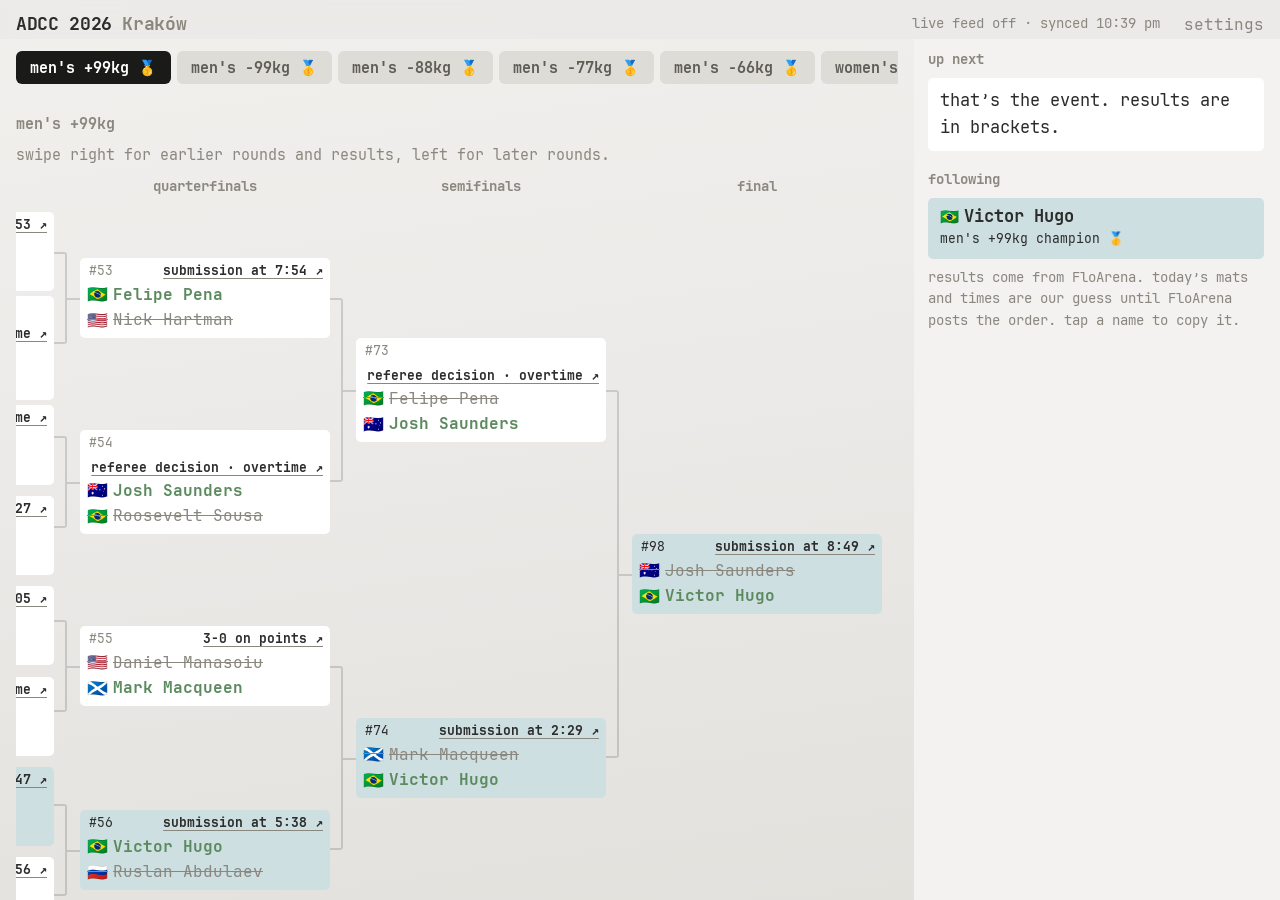
==== commit 8f43ce55: "Wide layout: bracket left, one scrolling column right (on the mats, up next, following); settings as" ====
--- a/index.html
+++ b/index.html
@@ -49,11 +49,16 @@
   main > .section-title:first-child{margin-top:2px}
   .panel{background:var(--bg-card);border-radius:var(--radius-md);padding:12px 14px}
   .panel.quiet{color:var(--text-secondary);font-size:var(--fs-meta)}
+  .demo-bar{margin-bottom:10px;display:flex;flex-direction:column;gap:8px}
+  .demo-ctl{display:flex;align-items:center;gap:8px;flex-wrap:wrap}
+  .demo-ctl label{margin:0 0 0 4px}
+  .demo-ctl select.field{width:auto;padding:5px 8px;font-size:var(--fs-meta);-webkit-appearance:menulist;appearance:menulist}
   .stack{display:flex;flex-direction:column;gap:6px}
   .chip.warn{background:var(--cue-warning);color:var(--accent-contrast)}
   .chip:focus-visible{outline:2px solid var(--accent-soft);outline-offset:1px}
   .topline{display:flex;align-items:center;justify-content:space-between;gap:10px;flex-wrap:wrap;margin:4px 0 12px}
   .note{font-size:var(--fs-meta);color:var(--text-muted);margin-top:8px}
+  a.plain{color:var(--text-primary);text-decoration:underline;text-decoration-color:var(--text-muted);text-underline-offset:3px}
   .swipe-hint{margin:0 0 10px}
   .actions{display:flex;gap:8px;margin-top:10px;flex-wrap:wrap}
   /* followed athletes */
@@ -97,6 +102,8 @@
   .mat .who .sc{font-weight:650;font-variant-numeric:tabular-nums;min-width:22px;text-align:right}
   .mat .who.w{color:var(--win)} .mat .who.l{color:var(--lose)} .mat .who.follow{font-weight:650}
   .mat .ft{font-size:var(--fs-eyebrow);color:var(--text-muted);margin-top:4px}
+  .mat.done{opacity:.72}
+  .mat.done .ft b{color:var(--text-primary);font-weight:600}
   /* bracket: columns per round; connectors are the one place an edge is load-bearing */
   .chips{display:flex;gap:6px;overflow-x:auto;padding:2px 0 10px;scrollbar-width:none}
   .chips::-webkit-scrollbar{display:none}
@@ -129,6 +136,33 @@
   .toast{position:fixed;bottom:calc(env(safe-area-inset-bottom) + 18px);left:50%;transform:translateX(-50%);background:var(--accent);color:var(--accent-contrast);padding:8px 14px;border-radius:var(--radius-pill);font-size:var(--fs-meta);opacity:0;transition:opacity .2s;pointer-events:none;z-index:300}
   .toast.show{opacity:1}
   @media (prefers-reduced-motion:reduce){.toast,.chip,.icon-btn{transition:none}}
+  /* wide (desktop/tablet landscape, >=1000px; html.wide is set by render()): the bracket on the left, one scrolling
+     column on the right with on the mats, up next, then following. No tabs: settings is a word in the header. The
+     column's type is the bracket boxes' scale, not the phone scale. (Lee, Sept 21, built from the mock.) */
+  .hlink{display:none;flex:none;font-size:.92rem;padding:0 0 0 14px}
+  html.wide .container{max-width:1600px}
+  html.wide .tabs{display:none}
+  html.wide .hlink{display:block}
+  html.wide main.container{padding-top:0;padding-bottom:0}
+  .desk{display:grid;grid-template-columns:minmax(0,1fr) 320px;height:calc(100dvh - var(--hdr,52px) - env(safe-area-inset-bottom));min-height:0}
+  @media (min-width:1200px){ .desk{grid-template-columns:minmax(0,1fr) 350px} }
+  .pane{min-width:0;overflow:auto;position:relative}
+  .pane-in{padding:6px 0 var(--spacing)}
+  .pane-in > .section-title:first-child{margin-top:2px}
+  .pane.rail{background:color-mix(in srgb, var(--bg-card) 38%, var(--bg-primary));margin-right:calc(-1*var(--spacing))}
+  .pane.rail .pane-in{padding:8px var(--spacing) var(--spacing) 14px;--fs-body:.94rem;--fs-meta:.8rem;--fs-eyebrow:.76rem;--fs-card-title:.94rem}
+  .rail .name{padding:2px 0;gap:5px;line-height:1.35}
+  .rail .t{font-size:.98rem} .rail .t small{font-size:.74rem}
+  .rail .row{grid-template-columns:82px 1fr;padding:9px 12px}
+  .rail .mats{grid-template-columns:1fr}
+  .rail .mat .who{font-size:.94rem;padding:1px 0} .rail .mat .hd,.rail .mat .ft{font-size:.76rem}
+  .rail .panel{padding:9px 12px}
+  .rail .big{font-size:1rem} .rail .sub{font-size:.76rem}
+  .rail .cue{font-size:.64rem}
+  .rail .topline{margin:2px 0 10px}
+  html.wide .bwrap{margin:0;padding-left:0}
+  html.wide .chips{padding-top:6px}
+  html.wide .pane.main .pane-in{padding-right:var(--spacing)}
 </style>
 </head>
 <body>
@@ -136,6 +170,7 @@
   <div class="container topbar">
     <div class="title">ADCC 2026 <span class="muted">Kraków</span></div>
     <div class="status" id="status"></div>
+    <button class="tab hlink" data-tab="settings" type="button">settings</button>
   </div>
   <nav class="container tabs" aria-label="sections">
     <button class="tab active" data-tab="next" type="button">next up</button>
@@ -158,10 +193,17 @@
 // never a URL taken from the query string.
 const SIM = new URLSearchParams(location.search).has('sim') &&
   /^(localhost|127\.0\.0\.1|\[::1\]|10\.\d+\.\d+\.\d+|192\.168\.\d+\.\d+|172\.(1[6-9]|2\d|3[01])\.\d+\.\d+|[a-z0-9-]+\.local)$/i.test(location.hostname);
+// Demo: the same simulator running inside this browser, so a plain link can show the app in motion. Everything
+// it loads is same-origin (the sim core and a frozen copy of ADCC 2026), so it is safe on the public site.
+const DEMO = !SIM && new URLSearchParams(location.search).has('demo');
+const SIMULATED = SIM || DEMO;
 const DATA_URL = SIM ? 'sim/results.json' : 'data/results.json';
 const LIVE_URL = SIM ? 'sim/mats.json' : `https://floarena.firebaseio.com/${EVENT}/mats.json`;
 // a simulation runs many event-seconds per wall second; every projected duration is divided by this
-const simSpeed = () => (SIM && DATA && DATA.sim && DATA.sim.speed > 0) ? DATA.sim.speed : 1;
+const simSpeed = () => (SIMULATED && DATA && DATA.sim && DATA.sim.speed > 0) ? DATA.sim.speed : 1;
+// what the page says its data is: one place, so demo mode never claims to be live anywhere
+const SOURCE = DEMO ? { name:'replayed from ADCC 2026', cue:'replay', note:'this is a replay of ADCC 2026 from its real results, mats and finish times; nothing here is live.' }
+                    : { name:'FloArena live', cue:'live', note:null };
 const ROUND_LABEL={R32:'round of 32',R16:'round of 16',QF:'quarterfinal',SF:'semifinal',F:'final','3':'3rd place'};
 const ROUND_HEAD={R32:'round of 32',R16:'round of 16',QF:'quarterfinals',SF:'semifinals',F:'final','3':'3rd place'};
 const rl=r=>ROUND_LABEL[r]||r;
@@ -170,7 +212,9 @@
 let LIVE={};              // boutNumber -> live mat entry
 let liveState='off';      // 'ok' | 'bad' | 'off'
 let dataErr=null, lastLive=0;
-const quiet=()=>tab==='settings'&&DATA; // don't re-render under the user's fingers on Settings
+const wide=()=>!!(window.matchMedia&&window.matchMedia('(min-width:1000px)').matches);   // desktop/tablet: bracket + column, no tabs
+const quiet=()=>DATA&&((tab==='settings'&&!wide())||(document.activeElement&&document.activeElement.id==='demoSpeed')); // don't re-render under the user's fingers: Settings (on a phone; wide mode refreshes only the column), or an open speed drop-down
+function refresh(){ if(quiet()) renderStatus(); else if(wide()&&tab==='settings'&&$('#prail')){ renderStatus(); renderRail(); } else render(); }   // what the polls call
 
 // Schedule blocks: the assumed order each day runs in, used only until FloArena publishes its own. `kind` matches results.json divisions.
 const DEFAULT_BLOCKS = [
@@ -217,13 +261,51 @@
 function save(){ clearTimeout(saveT); saveT=setTimeout(()=>store.set('adcc26', JSON.stringify(S)),150); }
 
 // ---------- data fetching ----------
+// Results the live feed has shown as final, kept until results.json confirms them. The feed holds only each mat's
+// CURRENT bout, so without this a finished bout went back to "undecided" the moment its mat moved on, and stayed
+// that way until the next sync: it reappeared in the queue and the next round lost its name. Found with the
+// simulator (Sept 21): at a 10-minute effective sync, 65 of ADCC's 121 results vanished for up to 6 minutes.
+const SEEN=new Map();                                  // bout number -> the finished live entry
+const SEEN_KEY='bjjTracker.seen.'+EVENT, SEEN_MAX_AGE=12*3600e3;
+let lastSimT=-1;
+function persistSeen(){ if(SIMULATED) return; try{ localStorage.setItem(SEEN_KEY, JSON.stringify([...SEEN.values()])); }catch(e){} }
+function restoreSeen(){ if(SIMULATED) return; try{ for(const l of JSON.parse(localStorage.getItem(SEEN_KEY)||'[]')) if(l&&l.n&&l.over&&(l.winner===0||l.winner===1)&&Date.now()-(l.updated||0)<SEEN_MAX_AGE) SEEN.set(String(l.n),l); }catch(e){} }
+function rememberFinished(){ let ch=false; for(const l of Object.values(LIVE)) if(l.over&&l.winner!==null&&!SEEN.has(l.n)){ SEEN.set(l.n,l); ch=true; } if(ch) persistSeen(); }
+function forgetConfirmed(){   // results.json has caught up (Flo's word wins, including a corrected result), or a simulation jumped back in time
+  if(!DATA) return; let ch=false;
+  if(SIMULATED&&DATA.sim){ if(DATA.sim.t<lastSimT){ ch=SEEN.size>0; SEEN.clear(); } lastSimT=DATA.sim.t; }
+  for(const d of DATA.divs) for(const b of [...d.rounds.flatMap(r=>r.bouts), ...(d.third?[d.third]:[])]) if(b.n&&(b.w!==null&&b.w!==undefined||b.decided)&&SEEN.delete(String(b.n))) ch=true;
+  if(ch) persistSeen();
+}
+// ---------- demo: scripts/sim/core.mjs running in this browser ----------
+const demo={clock:null}; const DEMO_KEY='bjjTracker.demo';
+const DEMO_SPEEDS={default:10, list:[1,2,5,10,20,60,200]};   // ×1 is real time; at ×10 a seven-minute bout takes about 40 s
+let demoLoading=null;
+function demoReady(){ return demoLoading || (demoLoading=demoInit().catch(e=>{ demoLoading=null; throw e; })); }   // the two loaders start together; initialise once
+async function demoInit(){
+  const core=await import('./scripts/sim/core.mjs');
+  const r=await fetch('scripts/sim/adcc-2026-final.json'); if(!r.ok) throw new Error('HTTP '+r.status);
+  const final=await r.json(), tl=core.buildTimeline(final), q=new URLSearchParams(location.search);
+  let saved=null; try{ const o=JSON.parse(sessionStorage.getItem(DEMO_KEY)||'null'); if(o&&o.q===location.search) saved=o.state; }catch(e){}   // a reload continues; a different link starts fresh
+  const from=q.get('from')||'SF', speed=Math.min(1000,Math.max(1,+q.get('speed')||DEMO_SPEEDS.default));
+  Object.assign(demo,{core,final,tl,from,clock:core.createClock(tl,{speed,from,saved})});
+  return demo;
+}
+function demoSave(){ try{ sessionStorage.setItem(DEMO_KEY, JSON.stringify({q:location.search,state:demo.clock.state()})); }catch(e){} }
+async function demoResults(){ const d=await demoReady(), c=d.clock; demoSave();
+  return d.core.resultsAt(d.final,d.tl,c.snapshotT(),{speed:c.speed,paused:c.paused,sync:c.sync,t:Math.round(c.t()),demo:true},c.snapshotWall()); }
+async function demoMats(){ const d=await demoReady(); return d.core.matsFeedAt(d.final,d.tl,d.clock.t(),Date.now(),d.clock.speed); }
+function demoControl(cmd){ const c=demo.clock; if(!c) return; const [k,v]=String(cmd).split(':');
+  if(k==='pause') c.pause(!c.paused); else if(k==='speed') c.setSpeed(+v); else if(k==='jump'){ c.jump(v); if(wide()) $('#prail')?.scrollTo(0,0); else tab='next'; window.scrollTo(0,0); }
+  demoSave(); loadData().then(loadLive).then(render); }
+
 async function loadData(){
-  try{ const r=await fetch(DATA_URL+'?t='+Date.now(),{cache:'no-store'}); if(!r.ok) throw new Error('HTTP '+r.status); DATA=await r.json(); dataErr=null; }
+  try{ if(DEMO) DATA=await demoResults(); else { const r=await fetch(DATA_URL+'?t='+Date.now(),{cache:'no-store'}); if(!r.ok) throw new Error('HTTP '+r.status); DATA=await r.json(); } dataErr=null; forgetConfirmed(); }
   catch(e){ dataErr=e; }
-  if(quiet()) renderStatus(); else render();
+  refresh();
 }
 async function loadLive(){
-  try{ const r=await fetch(LIVE_URL,{cache:'no-store'}); if(!r.ok) throw new Error('HTTP '+r.status); const j=await r.json();
+  try{ let j; if(DEMO) j=await demoMats(); else { const r=await fetch(LIVE_URL,{cache:'no-store'}); if(!r.ok) throw new Error('HTTP '+r.status); j=await r.json(); }   // the demo feed goes through the same parser as the real one
     const next={};
     for(const k in (j||{})){ const v=j[k]; if(!v||!v.matName||!v.boutNumber) continue;
       if(isTestBout(v.division, v.weight, [v.redFirstName,v.blueFirstName], v.boutNumber)) continue;   // the arena crew's test bouts
@@ -232,9 +314,9 @@
         blue:{name:`${v.blueFirstName||''} ${v.blueLastName||''}`.trim(), seed:v.blueSeed, team:v.blueTeamName||'', score:v.blueScore??0, pen:v.bluePenalties??0},
         clock:v.clock||'', period:v.period||'', over:!!v.isMatchOver, winner:v.winner==='red'?0:v.winner==='blue'?1:null,
         winType:v.winType||null, finalScore:v.finalScore||null, updated:v.updated||0, weight:v.weight||'', round:v.round||'' }; }
-    LIVE=next; liveState='ok'; lastLive=Date.now();
+    LIVE=next; liveState='ok'; lastLive=Date.now(); rememberFinished();
   }catch(e){ liveState = liveState==='ok' ? 'bad' : 'off'; }
-  if(quiet()) renderStatus(); else render();
+  refresh();
 }
 
 // FloArena runs a "Test" division (weight "106", "Test Wrestler N", bout numbers 9001+) through the live systems
@@ -251,7 +333,7 @@
 function rounds(div){ return div.rounds.map(r=>r.name); }
 function boutAt(div,rName,m){ if(rName==='3') return div.third; const r=div.rounds.find(r=>r.name===rName); return r?r.bouts[m]:null; }
 function keyOf(div,rName,m){ return `${div.id}|${rName}|${m}`; }
-function liveFor(b){ return b&&b.n ? LIVE[String(b.n)] : null; }
+function liveFor(b){ return b&&b.n ? (LIVE[String(b.n)] || SEEN.get(String(b.n)) || null) : null; }   // the mat's current bout, or a finish we saw earlier
 // winner of a bout: FloArena's result, else the live mat feed. Returns {w, src} or null.
 function winnerInfo(div,rName,m){
   const b=boutAt(div,rName,m); if(!b) return null;
@@ -363,40 +445,60 @@
   const seed='';   // seeds stay in the data but read as scores on screen
   return `<button type="button" class="${c}" data-copy="${esc(p.name)}" title="copy name">${flagHtml(p.team)}${seed}<span class="nm">${esc(p.name)}</span></button>`;
 }
-// "SUB" + "6-0 6:53" -> "submission 6:53"; "SCORE" + "5-0 15:00 TB1" -> "5-0 points · overtime"; "REF" -> "ref decision"
-function fmtResult(winType,result){
-  const r=String(result||''); const score=(r.match(/^(\d+-\d+)/)||[])[1]; const time=(r.match(/(\d+:\d+)/)||[])[1]; const ot=/TB|OT/i.test(r)?' · overtime':'';
+// Flo's result string is "<score> <total match time> [TB1]"; the time is cumulative, so an overtime finish at
+// 14:17 means 4:17 into overtime after 10:00 of regulation. "SUB" + "6-0 6:53" -> "submission at 6:53";
+// "SCORE" + "5-0 15:00 TB1" -> "5-0 on points · overtime"; "REF" -> "referee decision". The live feed has no
+// time and keeps its overtime marker in `period`, so callers pass that as `overtime`.
+function fmtResult(winType,result,overtime){
+  const r=String(result||''); const score=(r.match(/^(\d+-\d+)/)||[])[1]; const time=(r.match(/(\d+:\d+)/)||[])[1]; const ot=(overtime||/TB|OT/i.test(r))?' · overtime':'';
   const t=String(winType||'').toUpperCase();
-  if(t==='SUB') return `submission${time?' '+time:''}${ot}`;
-  if(t==='SCORE'||t==='PTS'||t==='DEC') return `${score?score+' points':'on points'}${ot}`;
-  if(t==='REF') return `ref decision${ot}`;
+  if(t==='SUB') return `submission${time?' at '+time:''}${ot}`;
+  if(t==='SCORE'||t==='PTS'||t==='DEC'){ if(score&&score!=='0-0') return `${score} on points${ot}`; return ot?'won in overtime':'on points'; }
+  if(t==='REF') return `referee decision${ot}`;
   if(t==='DQ') return 'disqualified';
   if(t==='INJ'||t==='MED') return 'injury';
-  if(t==='WO'||t==='FF') return 'walkover';
+  if(t==='WO'||t==='FF'||t==='FOR') return 'forfeit';
   return [t.toLowerCase(),r].filter(Boolean).join(' ');
 }
+// a finished live-feed entry as result text: the feed's score is red-blue, results read winner-first
+function liveResult(l){ if(!l) return ''; const sc=/^\d+-\d+$/.test(l.finalScore||'')?(l.winner===1?l.finalScore.split('-').reverse().join('-'):l.finalScore):''; return fmtResult(l.winType,sc,!!(l.period&&l.period!=='1')); }
 function resultPill(mo){
   const b=mo.bout;
   if(mo.src==='flo'&&b) return `<span class="res">${esc(fmtResult(b.winType,b.result))}</span>`;
-  if(mo.src==='live'&&mo.live) return `<span class="res">${esc(fmtResult(mo.live.winType,mo.live.finalScore))} · live</span>`;
+  if(mo.src==='live'&&mo.live) return `<span class="res">${esc(liveResult(mo.live)||'result in')} · live</span>`;
   return '';
 }
-function renderMats(){
-  const ms=liveInProgress();   // finished bouts leave the mats; their result lives in the bracket
+// the feed keeps each mat's latest bout; a finished one stays on its card, dimmed with the result, until the mat's
+// next bout starts (or ~10 min pass), so a viewer who glanced away still sees who won
+function matCards(){
+  const live=liveInProgress(); const recent=10*60000/simSpeed();
+  const done=Object.values(LIVE).filter(l=>l.over&&Date.now()-l.updated<recent&&!live.some(x=>x.matIdx===l.matIdx));
+  return [...live,...done].sort((a,b)=>a.matIdx-b.matIdx);
+}
+function renderMats(ms){
   if(!ms.length) return '';
-  let h=`<h2 class="section-title">on the mats <span style="font-weight:400">· FloArena live</span></h2><div class="mats">`;
+  let h=`<h2 class="section-title">on the mats <span style="font-weight:400">· ${SOURCE.name}</span></h2><div class="mats">`;
   for(const l of ms){
-    const who=(p,i)=>`<div class="who ${isFollow(p)?'follow':''}"><button type="button" class="who-l" data-copy="${esc(p.name)}" title="copy name">${flagHtml(p.team)}<span class="nm">${esc(p.name)}</span></button><span class="sc">${p.score}${p.pen?`<small class="muted"> p${p.pen}</small>`:''}</span></div>`;
-    h+=`<div class="panel mat"><div class="hd"><span><b>${esc(String(l.mat).toLowerCase())}</b> · ${esc(l.weight)}${l.weight&&!/kg|abs/i.test(l.weight)?'kg':''} ${esc(l.round)} · #${esc(l.n)}</span><span class="clock">${esc(l.clock)}${l.period&&l.period!=='1'?' '+esc(l.period):''}</span></div>${who(l.red,0)}${who(l.blue,1)}<div class="ft"><span class="cue live">live</span> updated ${ago(l.updated)}</div></div>`;
+    const who=(p,i)=>`<div class="who ${l.over&&l.winner!==null?(l.winner===i?'w':'l'):''} ${isFollow(p)?'follow':''}"><button type="button" class="who-l" data-copy="${esc(p.name)}" title="copy name">${flagHtml(p.team)}<span class="nm">${esc(p.name)}</span></button><span class="sc">${p.score}${p.pen?`<small class="muted"> p${p.pen}</small>`:''}</span></div>`;
+    const head=`<b>${esc(String(l.mat).toLowerCase())}</b> · ${esc(l.weight)}${l.weight&&!/kg|abs/i.test(l.weight)?'kg':''} ${esc(l.round)} · #${esc(l.n)}`;
+    if(l.over){ const winner=l.winner===0?l.red:l.winner===1?l.blue:null;
+      const bits=[winner?`<b>${esc(winner.name)}</b> won`:'result in', esc(liveResult(l)), 'ended '+ago(l.updated)].filter(Boolean);   // no dangling separators when the feed lacks a finish or a winner
+      h+=`<div class="panel mat done"><div class="hd"><span>${head}</span><span>final</span></div>${who(l.red,0)}${who(l.blue,1)}<div class="ft">${bits.join(' · ')}</div></div>`; }
+    else h+=`<div class="panel mat"><div class="hd"><span>${head}</span><span class="clock">${esc(l.clock)}${l.period&&l.period!=='1'?' overtime':''}</span></div>${who(l.red,0)}${who(l.blue,1)}<div class="ft"><span class="cue live">${SOURCE.cue}</span> updated ${ago(l.updated)}</div></div>`;
   }
   return h+`</div>`;
 }
-function renderNext(){
+function renderNext({followLast=false}={}){   // followLast: the wide column puts following after the queue
   const {list:q,mode,floOrder,matCount:matsInUse}=queue();
   // the event is done when nothing is left to fight anywhere
   const dayDone=!q.length && blocks().some(b=>allMatches(b).length) && blocks().every(b=>allMatches(b).every(mo=>mo.w!==null));
-  let h=dayDone?'':`<div class="topline"><span class="note" style="margin:0">${matsInUse} mat${matsInUse===1?'':'s'}${floOrder?'':' (a guess)'} · times are estimates${mode==='live'?' · following the live feed':mode==='break'?' · break until '+fmt(breakEnd()):''}${floOrder?' · order from FloArena':''}</span></div>`;
-  h+=renderMats();
+  let h='';
+  if(DEMO){ const c=demo.clock, sp=c?c.speed:simSpeed(); const opts=[...new Set([...DEMO_SPEEDS.list, sp])].sort((a,b)=>a-b);
+    h=`<div class="panel quiet demo-bar"><div>this is a demo: a replay of ADCC 2026, not a live event. two fighters are followed as an example; change them, or jump to a round, in settings.</div>
+      <div class="demo-ctl"><button type="button" class="chip small" data-demo="pause">${c&&c.paused?'resume':'pause'}</button>
+      <label for="demoSpeed">speed</label><select id="demoSpeed" class="field">${opts.map(x=>`<option value="${x}" ${x===sp?'selected':''}>×${x}${x===1?' (real time)':''}</option>`).join('')}</select></div></div>`; }
+  h+=dayDone?'':`<div class="topline"><span class="note" style="margin:0">${matsInUse} mat${matsInUse===1?'':'s'}${floOrder?'':' (a guess)'} · times are estimates${DEMO?' · '+SOURCE.name:mode==='live'?' · following the live feed':mode==='break'?' · break until '+fmt(breakEnd()):''}${floOrder&&!DEMO?' · order from FloArena':''}</span></div>`;
+  const onMats=matCards(); h+=renderMats(onMats);
   const fl=S.follow.filter(Boolean);
   const cards=[]; const seen=new Set();
   for(const f of fl){
@@ -422,12 +524,13 @@
     }
   }
   cards.sort((x,y)=>x.at-y.at);
-  if(cards.length) h+=`<h2 class="section-title">following</h2><div class="stack">${cards.map(c=>c.html).join('')}</div>`;
+  const folHtml=cards.length?`<h2 class="section-title">following</h2><div class="stack">${cards.map(c=>c.html).join('')}</div>`:'';
+  if(!followLast) h+=folHtml;
   h+=`<h2 class="section-title">up next</h2>`;
   if(dayDone) h+=`<div class="panel">that’s the event. results are in brackets.</div>`;
   else if(!q.length) h+=`<div class="panel">nothing in the queue yet.</div>`;
   else h+=`<div class="stack">`;
-  if(!dayDone && q.length && liveState==='ok' && !liveInProgress().length) h+=`<div class="panel quiet">${mode==='break'?`break until ${fmt(breakEnd())}. the times below are projected from then.`:'nothing on the mats right now. the times below are projected.'}</div>`;
+  if(!dayDone && q.length && liveState==='ok' && !onMats.length) h+=`<div class="panel quiet">${mode==='break'?`break until ${fmt(breakEnd())}. the times below are projected from then.`:'nothing on the mats right now. the times below are projected.'}</div>`;
   // bouts where neither name is known yet collapse into one line at the point where they start
   const unknown=q.filter(mo=>mo.a.tbd&&mo.b.tbd); const firstUnknown=unknown[0];
   q.slice(0,48).forEach(mo=>{
@@ -442,7 +545,8 @@
       <div class="vs">${pName(mo.a,mo,0,{seed:false})}${pName(mo.b,mo,1,{seed:false})}</div></div></div>`;
   });
   if(q.length) h+=`</div>`;
-  h+=`<div class="note">${floOrder?'results and the running order come from FloArena. ':'results come from FloArena. today’s mats and times are our guess until FloArena posts the order. '}tap a name to copy it.</div>`;
+  if(followLast) h+=folHtml;
+  h+=`<div class="note">${DEMO?'everything here is '+SOURCE.name+'. ':floOrder?'results and the running order come from FloArena. ':'results come from FloArena. today’s mats and times are our guess until FloArena posts the order. '}tap a name to copy it.</div>`;
   return h;
 }
 function currentDiv(){
@@ -468,7 +572,7 @@
   let res='';
   const pj=PROJ.get(mo.key); if(pj&&mo.w===null&&!(mo.live&&!mo.live.over)) res=pj.onMat?`on mat ${pj.mat}`:`${fmt(pj.at)} · mat ${pj.mat}`;
   if(mo.src==='flo'&&(b.winType||b.result)) res=fmtResult(b.winType,b.result)+(mo.w<0?' · no winner':'');
-  else if(mo.src==='live'&&mo.live) res=fmtResult(mo.live.winType,mo.live.finalScore)+' · live';
+  else if(mo.src==='live'&&mo.live) res=(liveResult(mo.live)||'result in')+' · live';
   const live=mo.live&&!mo.live.over;
   const vid = safeVideo(b.video);
   const resHtml = res && vid ? `<a class="res vid" href="${esc(vid)}" target="_blank" rel="noopener" title="watch on FloGrappling">${esc(res)} ↗</a>` : `<span class="res">${esc(res)}</span>`;
@@ -482,11 +586,12 @@
   PROJ=new Map(queue().list.map(mo=>[mo.key,mo]));
   let h=`<div class="chips">${ds.map(d=>{ const rn=rounds(d); const c=winnerOf(d,rn[rn.length-1],0); return `<button type="button" data-bdiv="${esc(d.id)}" class="chip ${d.id===div.id?'active':''}">${esc(d.name)}${c!==null&&c>=0?' 🥇':''}</button>`; }).join('')}</div>`;
   const n1=div.rounds[0].bouts.length;
-  let firstOpen=div.rounds.findIndex(r=>r.bouts.some((b,m)=>winnerOf(div,r.name,m)===null)); if(firstOpen<0) firstOpen=div.rounds.length-1;
+  let firstOpen=div.rounds.findIndex(r=>r.bouts.some((b,m)=>winnerOf(div,r.name,m)===null)); if(firstOpen<0) firstOpen=div.rounds.length;   // all decided: the final is the last completed round
+  const openCol=Math.max(0,firstOpen-1);   // the column a fresh open scrolls to (see render()); the hint must agree with it
   const anyOpen=div.rounds.some(r=>r.bouts.some((b,m)=>winnerOf(div,r.name,m)===null));
   h+=`<h2 class="section-title">${esc(div.name)}${anyOpen?'<span style="font-weight:400"> · times are estimates</span>':''}</h2>`;
-  h+=`<div class="note swipe-hint" hidden>${firstOpen>0?'swipe right for earlier rounds and results, left for later rounds.':'swipe left for later rounds.'}</div>`;
-  h+=`<div class="bwrap" data-first-open="${firstOpen}"><div class="bracket" style="--n1:${n1}">`;
+  h+=`<div class="note swipe-hint" hidden>${openCol>0?'swipe right for earlier rounds and results, left for later rounds.':'swipe left for later rounds.'}</div>`;
+  h+=`<div class="bwrap" data-open-col="${openCol}"><div class="bracket" style="--n1:${n1}">`;
   for(const r of div.rounds){
     h+=`<div class="col"><h3>${ROUND_HEAD[r.name]||r.name}</h3><div class="slots">`;
     for(let m=0;m<r.bouts.length;m++) h+=`<div class="slot">${box(matchObj(div,r.name,m))}</div>`;
@@ -508,7 +613,18 @@
 }
 function renderSettings(){
   const synced=DATA?fmt(new Date(DATA.updated)):'not loaded';
-  return `
+  const dc=demo.clock;
+  const demoPanel = DEMO&&dc ? `
+  <h2 class="section-title">demo</h2>
+  <div class="panel">
+    <div class="note" style="margin:0 0 10px">${SOURCE.note} it runs in this browser.</div>
+    <label style="margin-top:0">speed (×1 is real time)</label>
+    <div class="chip-row"><button type="button" class="chip" data-demo="pause">${dc.paused?'resume':'pause'}</button>${DEMO_SPEEDS.list.map(x=>`<button type="button" class="chip ${dc.speed===x?'active':''}" data-demo="speed:${x}">×${x}</button>`).join('')}</div>
+    <label>jump to</label>
+    <div class="chip-row">${[['R16','round of 16 (day 1)'],['QF','quarterfinals'],['SF','semifinals'],['third','3rd place'],['finals','finals'],['absolute','absolute']].filter(([k])=>dc.targets[k]!==undefined).map(([k,l])=>`<button type="button" class="chip" data-demo="jump:${k}">${l}</button>`).join('')}</div>
+    <div class="note"><a class="plain" href="./">leave the demo and see the real page</a></div>
+  </div>` : '';
+  return `${demoPanel}
   <h2 class="section-title">following</h2>
   <div class="panel">
     <input class="field" id="follow" value="${esc(S.follow.join(', '))}" placeholder="names or countries, comma separated" aria-label="following" autocomplete="off" autocapitalize="words">
@@ -530,7 +646,7 @@
   </div>
   <h2 class="section-title">data</h2>
   <div class="panel">
-    <div class="note" style="margin:0">bracket, results, and mat order come from FloArena (last synced ${synced}). live scores and the clock come from FloArena’s mat feed. times are projected from that, never typed in. the follow list and these settings live in this browser only.</div>
+    <div class="note" style="margin:0">${DEMO?SOURCE.note:`bracket, results, and mat order come from FloArena (last synced ${synced}). live scores and the clock come from FloArena’s mat feed.`} times are projected from that, never typed in. the follow list and these settings live in this browser only.</div>
     <div class="actions"><button type="button" class="chip warn" id="reset">reset everything</button></div>
   </div>`;
 }
@@ -539,31 +655,52 @@
   const dataTxt = DATA ? `synced ${fmt(new Date(DATA.updated))}` : (dataErr?'<span class="bad">results failed</span>':'loading…');
   // results that fetch fine but are old are the failure mode that bit us: say so during a competition day
   const ageMin = DATA ? (Date.now()-new Date(DATA.updated).getTime())/60000 : 0;
-  const eventDay = SIM || Object.values(DAY_DATES).includes(localDate());
+  const eventDay = SIMULATED || Object.values(DAY_DATES).includes(localDate());
   const old = DATA&&eventDay&&ageMin>15 ? ` · <span class="bad">results ${ageMin<90?Math.round(ageMin)+' min':Math.round(ageMin/60)+' h'} old</span>` : '';
   const stale = (DATA&&dataErr ? ' · <span class="bad">stale</span>' : '') + old;
-  const n=liveInProgress().length;
-  const liveTxt = liveState==='ok' ? (n?`<b>${n===1?'1 bout':n+' bouts'} on the mats</b>`:'nothing on the mats') : liveState==='bad' ? `<span class="bad">live feed lost</span>` : `live feed off`;
-  const simTxt = SIM ? `<span class="bad">simulation${simSpeed()!==1?' ×'+simSpeed():''}${DATA&&DATA.sim&&DATA.sim.paused?' paused':''}</span> · ` : '';   // never mistakable for the real thing
+  const n=liveInProgress().length, lingering=n?0:matCards().length;   // the section below shows finished cards for a while; say so rather than "nothing"
+  const liveTxt = liveState==='ok' ? (n?`<b>${n===1?'1 bout':n+' bouts'} on the mats</b>`:lingering?'between bouts':'nothing on the mats') : liveState==='bad' ? `<span class="bad">live feed lost</span>` : `live feed off`;
+  const simTxt = SIMULATED ? `<span class="bad">${DEMO?'demo':'simulation'}${simSpeed()!==1?' ×'+simSpeed():''}${DATA&&DATA.sim&&DATA.sim.paused?' paused':''}</span> · ` : '';   // never mistakable for the real thing
   s.innerHTML=`${simTxt}${liveTxt}${stale}<span class="sync"> · ${dataTxt}</span>`;
 }
+// a bracket redraw into `root`: keep where the bracket and the chip row were scrolled to (keepX/keepC from before the
+// redraw, -1 for a fresh open), then place a fresh open on the last completed round with the next one peeking in
+function placeBracket(root,keepX,keepC){
+  const bw2=root.querySelector('.bwrap'), ch2=root.querySelector('.chips'); if(!bw2||!ch2) return;
+  if(keepC>=0) ch2.scrollLeft=keepC; else ch2.querySelector('.chip.active')?.scrollIntoView({inline:'center',block:'nearest'});
+  if(keepX>=0) bw2.scrollLeft=keepX;
+  else { const i=+bw2.dataset.openCol||0; const col=bw2.querySelectorAll('.col')[i]; if(col&&i>0) bw2.scrollLeft=Math.max(0,col.offsetLeft-parseInt(getComputedStyle(bw2).paddingLeft||0)); }
+  const hint=root.querySelector('.swipe-hint'); if(hint) hint.hidden = bw2.scrollWidth<=bw2.clientWidth+2;
+}
+function bracketScroll(root){ const bw=root.querySelector('.bwrap'), ch=root.querySelector('.chips'); return [bw&&!bracketFresh?bw.scrollLeft:-1, ch&&!bracketFresh?ch.scrollLeft:-1]; }
 function render(){
+  const w=wide(); document.documentElement.classList.toggle('wide',w);
   document.querySelectorAll('.tabs .tab').forEach(b=>b.classList.toggle('active',b.dataset.tab===tab));
+  const hl=$('.hlink'); if(hl) hl.textContent = tab==='settings'?'bracket':'settings';
   renderStatus();
   if(!DATA){ $('#main').innerHTML = dataErr ? `<div class="panel">couldn’t load the bracket (${esc(dataErr.message)}). retrying every minute.</div>` : `<div class="panel">loading bracket…</div>`; return; }
+  if(w){ renderDesk(); return; }
   // redraws (live poll) must not lose where the bracket or the chip row was scrolled to
-  const bw=$('#main').querySelector('.bwrap'); const keepX=bw&&!bracketFresh?bw.scrollLeft:-1;
-  const ch=$('#main').querySelector('.chips'); const keepC=ch&&!bracketFresh?ch.scrollLeft:-1;
-  bracketFresh=false;
+  const [keepX,keepC]=bracketScroll($('#main')); bracketFresh=false;
   $('#main').innerHTML = tab==='next'?renderNext():tab==='brackets'?renderBrackets():renderSettings();
-  if(tab==='brackets'){
-    const bw2=$('#main').querySelector('.bwrap'), ch2=$('#main').querySelector('.chips');
-    if(keepC>=0) ch2.scrollLeft=keepC; else ch2.querySelector('.chip.active')?.scrollIntoView({inline:'center',block:'nearest'});
-    if(keepX>=0) bw2.scrollLeft=keepX;
-    else { const i=+bw2.dataset.firstOpen||0; const col=bw2.querySelectorAll('.col')[i]; if(col&&i>0) bw2.scrollLeft=Math.max(0,col.offsetLeft+col.offsetWidth+parseInt(getComputedStyle(bw2).paddingLeft||0)-bw2.clientWidth); }  // fresh open: the first unfought round sits flush right, results to its left
-    const hint=$('#main').querySelector('.swipe-hint'); if(hint) hint.hidden = bw2.scrollWidth<=bw2.clientWidth+2;
-  }
-}
+  if(tab==='brackets') placeBracket($('#main'),keepX,keepC);
+}
+// wide: two panes that scroll on their own under the header. The main pane is the bracket (or settings, via the
+// header word); the column is next up with following last. Each pane keeps its own scroll across redraws.
+function renderDesk(){
+  const m=$('#main');
+  if(!m.querySelector('.desk')) m.innerHTML=`<div class="desk"><section class="pane main" id="pmain"><div class="pane-in"></div></section><aside class="pane rail" id="prail"><div class="pane-in"></div></aside></div>`;
+  document.documentElement.style.setProperty('--hdr', $('.top').offsetHeight+'px');
+  renderMainPane(); renderRail();
+}
+function renderMainPane(){
+  const p=$('#pmain'), inner=p.firstElementChild; const keepY=p.scrollTop;
+  const [keepX,keepC]=bracketScroll(inner); bracketFresh=false;
+  inner.innerHTML = tab==='settings'?renderSettings():renderBrackets();
+  if(tab!=='settings') placeBracket(inner,keepX,keepC);
+  p.scrollTop=keepY;
+}
+function renderRail(){ const p=$('#prail'); if(!p) return; const keepY=p.scrollTop; p.firstElementChild.innerHTML=renderNext({followLast:true}); p.scrollTop=keepY; }
 async function copyText(t){
   try{ if(navigator.clipboard&&window.isSecureContext){ await navigator.clipboard.writeText(t); toast(`copied ${t}`); return; } }catch(e){}
   try{ const ta=document.createElement('textarea'); ta.value=t; ta.setAttribute('readonly',''); ta.style.position='fixed'; ta.style.opacity='0'; document.body.appendChild(ta); ta.select(); const ok=document.execCommand('copy'); ta.remove(); toast(ok?`copied ${t}`:'couldn’t copy'); }catch(e){ toast('couldn’t copy'); }
@@ -571,8 +708,9 @@
 function toast(t){ const e=$('#toast'); e.textContent=t; e.classList.add('show'); clearTimeout(toast.t); toast.t=setTimeout(()=>e.classList.remove('show'),3000); }
 
 // ---------- events ----------
-document.querySelector('.tabs').addEventListener('click',e=>{ const b=e.target.closest('[data-tab]'); if(b){ tab=b.dataset.tab; render(); window.scrollTo(0,0);} });
+document.querySelector('.top').addEventListener('click',e=>{ const b=e.target.closest('[data-tab]'); if(b){ tab = wide()&&b.dataset.tab==='settings'&&tab==='settings' ? 'brackets' : b.dataset.tab; render(); window.scrollTo(0,0); $('#pmain')?.scrollTo(0,0); } });   // in wide mode the header word toggles settings and the bracket
 $('#main').addEventListener('click',e=>{
+  const dm=e.target.closest('[data-demo]'); if(dm){ demoControl(dm.dataset.demo); return; }
   const bd=e.target.closest('[data-bdiv]'); if(bd){ S.bracketDiv=bd.dataset.bdiv; bracketFresh=true; save(); render(); return; }
   const cp=e.target.closest('[data-copy]'); if(cp){ copyText(cp.dataset.copy); return; }
   const th=e.target.closest('[data-theme-set]'); if(th){ setThemeMode(th.dataset.themeSet); render(); return; }
@@ -586,17 +724,19 @@
   if(t.id==='follow'){ S.follow=t.value.split(',').map(x=>x.trim()).filter(Boolean); save(); }
   if(t.id==='mats'){ S.mats=Math.max(1,+t.value||1); save(); }
   if(t.id==='breakUntil'){ S.breakUntil=t.value||''; save(); }
+  if(t.id==='demoSpeed'){ t.blur(); demoControl('speed:'+t.value); }
   if(t.dataset.dur){ S.dur[t.dataset.dur]=+t.value||12; save(); }
 });
 // entry point. A test harness sets window.QUEUE_TEST to a callback and gets the engine instead of a boot.
-if(typeof window.QUEUE_TEST==='function') window.QUEUE_TEST({queue, S, SIM, setData:d=>{DATA=d;}, setLive:l=>{LIVE=l;}});
+if(typeof window.QUEUE_TEST==='function') window.QUEUE_TEST({queue, S, SIM, DEMO, fmtResult, liveResult, setData:d=>{DATA=d; forgetConfirmed();}, setLive:l=>{LIVE=l; rememberFinished();}, forget:()=>SEEN.clear(), seen:()=>SEEN.size});
 else {
-  loadState(); loadData(); loadLive();
+  loadState(); restoreSeen(); loadData(); loadLive();
   // refresh loops: results every 60 s, live mats every 15 s (3 s and 1.5 s in a simulation, which runs many times
   // faster than a real day); the settings tab is left alone while you type
   const every=(fn,ms)=>{ const tick=()=>{ if(!quiet()) fn(); setTimeout(tick,ms); }; setTimeout(tick,ms); };
-  every(loadData, SIM?3000:60000); every(loadLive, SIM?1500:15000);
+  every(loadData, SIMULATED?3000:60000); every(loadLive, SIMULATED?1500:15000);
   document.addEventListener('visibilitychange',()=>{ if(!document.hidden){ loadData(); loadLive(); } });
+  if(window.matchMedia) window.matchMedia('(min-width:1000px)').addEventListener('change',()=>{ if(tab==='next'&&wide()) tab='brackets'; render(); });   // rotating a tablet swaps layouts
 }
 </script>
 </body>
